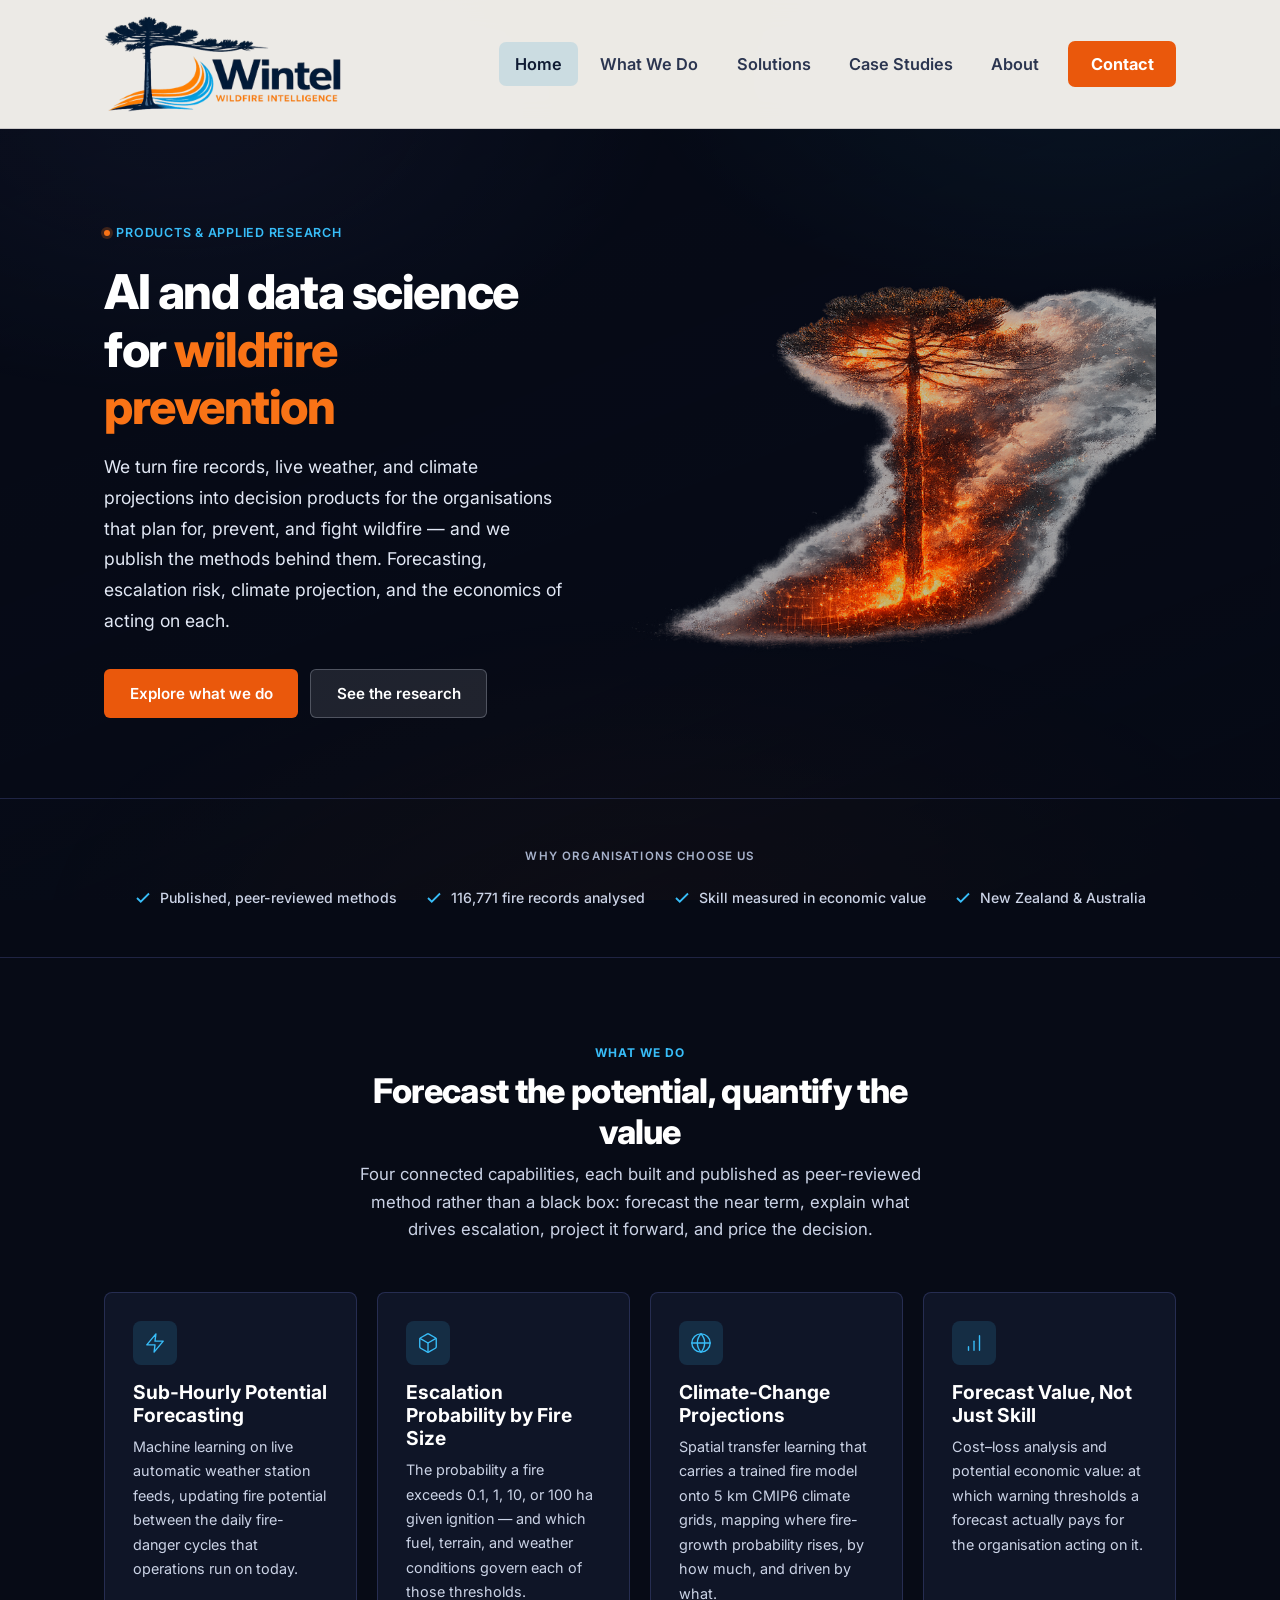
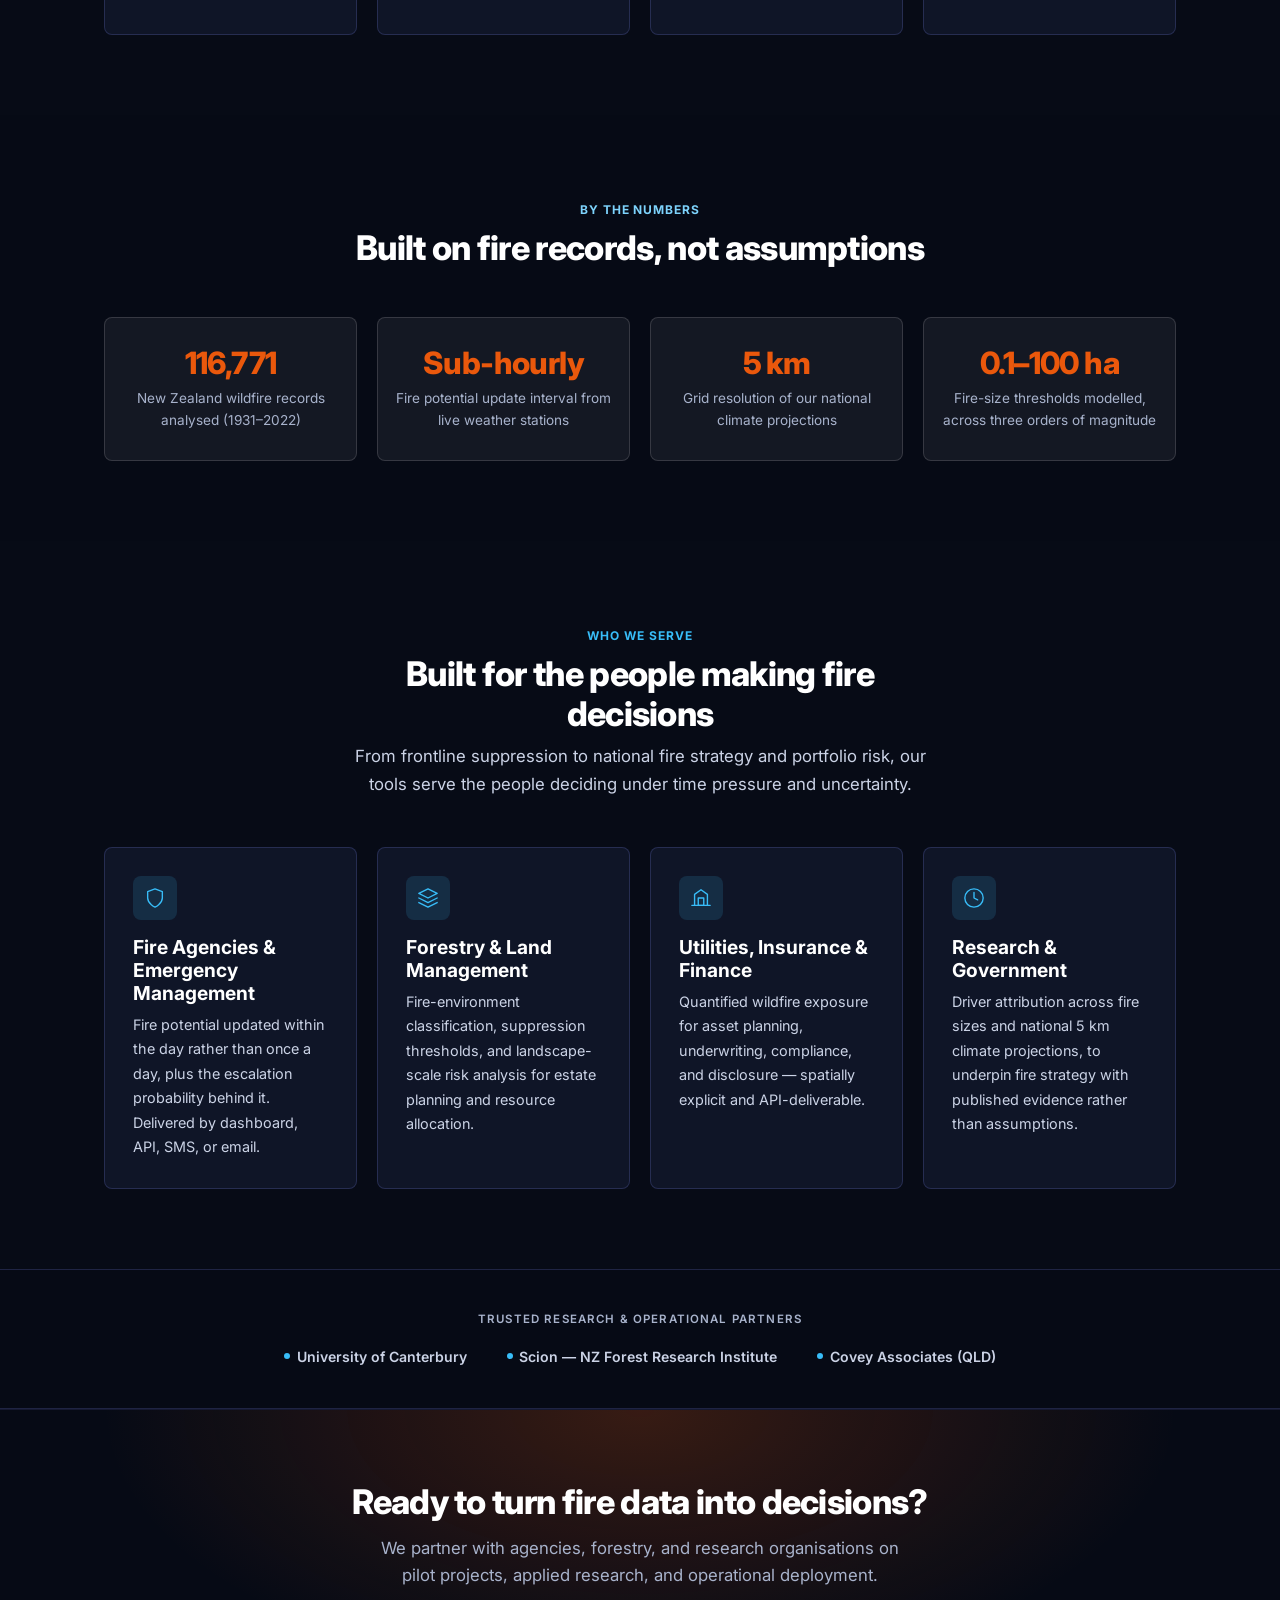
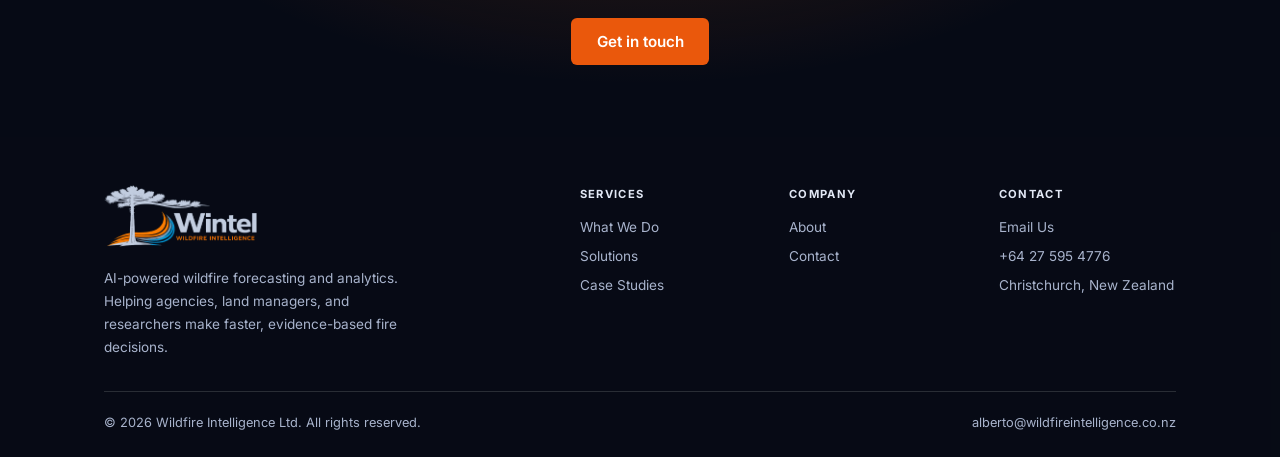
==== index.html @ 1c69aef7 "Initial commit: Wildfire Intelligence website" ====
<!DOCTYPE html>
<html lang="en">
<head>
    <meta charset="UTF-8">
    <meta name="viewport" content="width=device-width, initial-scale=1.0">
    <title>Wildfire Intelligence — AI &amp; Data Science for Wildfire Prevention</title>
    <meta name="description" content="AI and data science for wildfire prevention: decision products and applied research covering fire-potential forecasting, escalation risk, 5 km climate projection, and the economics of acting on a forecast.">
    <meta name="keywords" content="wildfire prevention, wildfire AI, fire data science, wildfire potential forecasting, fire escalation probability, wildfire climate projection, forecast economic value, cost-loss, New Zealand wildfire, Australia wildfire">

    <meta property="og:type" content="website">
    <meta property="og:title" content="Wildfire Intelligence — AI &amp; Data Science for Wildfire Prevention">
    <meta property="og:description" content="Decision products and applied research for wildfire prevention: fire-potential forecasting, escalation risk, climate projection, and the economics of acting on a forecast.">
    <meta property="og:url" content="https://www.wildfireintelligence.co.nz/">
    <meta property="og:site_name" content="Wildfire Intelligence">

    <link rel="canonical" href="https://www.wildfireintelligence.co.nz/">
    <link rel="icon" href="img/favicon-32.png?v=20260804-1512" sizes="32x32" type="image/png">
    <link rel="apple-touch-icon" href="img/favicon-180.png?v=20260804-1512">
    <link rel="preconnect" href="https://fonts.googleapis.com">
    <link rel="preconnect" href="https://fonts.gstatic.com" crossorigin>
    <link rel="stylesheet" href="https://fonts.googleapis.com/css2?family=Inter:wght@400;500;600;700;800&display=swap">
    <link rel="stylesheet" href="css/style.css?v=20260804-1512">

    <script type="application/ld+json">
    {
        "@context": "https://schema.org",
        "@type": "Organization",
        "name": "Wildfire Intelligence",
        "alternateName": "Wintel",
        "url": "https://www.wildfireintelligence.co.nz",
        "logo": "https://www.wildfireintelligence.co.nz/img/logo-lockup.png",
        "description": "AI and data science for wildfire prevention: decision products and applied research spanning fire-potential forecasting, fire-escalation probability, climate-change projection of fire growth, and forecast-value analysis.",
        "address": {
            "@type": "PostalAddress",
            "addressLocality": "Christchurch",
            "addressCountry": "NZ"
        },
        "contactPoint": {
            "@type": "ContactPoint",
            "email": "alberto@wildfireintelligence.co.nz",
            "telephone": "+64-27-595-4776",
            "contactType": "sales"
        },
        "areaServed": ["New Zealand", "Australia", "Latin America"]
    }
    </script>
</head>
<body>

<a href="#main" class="skip-link">Skip to main content</a>

<!-- ===== HEADER ===== -->
<header class="site-header">
    <nav class="container nav-inner" aria-label="Main navigation">
        <a href="index.html" class="logo" aria-label="Wintel - Wildfire Intelligence home">
            <img class="logo-lockup" src="img/logo-lockup.png?v=20260804-1512" alt="Wintel - Wildfire Intelligence" width="1265" height="512">
        </a>
        <button class="mobile-toggle" aria-label="Toggle menu" aria-expanded="false">
            <svg viewBox="0 0 24 24"><line x1="3" y1="6" x2="21" y2="6"/><line x1="3" y1="12" x2="21" y2="12"/><line x1="3" y1="18" x2="21" y2="18"/></svg>
        </button>
        <ul class="nav-links">
            <li><a href="index.html" class="active">Home</a></li>
            <li><a href="what-we-do.html">What We Do</a></li>
            <li><a href="solutions.html">Solutions</a></li>
            <li><a href="case-studies.html">Case Studies</a></li>
            <li><a href="about.html">About</a></li>
            <li class="nav-cta"><a href="contact.html">Contact</a></li>
        </ul>
    </nav>
</header>

<main id="main">

    <!-- ===== HERO ===== -->
    <section class="hero">
        <div class="container">
            <div class="hero-grid">
                <div class="hero-content">
                    <div class="hero-badge">
                        <span class="hero-badge-dot"></span>
                        Products &amp; Applied Research
                    </div>
                    <h1>AI and data science for <span class="highlight-accent">wildfire prevention</span></h1>
                    <p class="hero-subtitle">We turn fire records, live weather, and climate projections into decision products for the organisations that plan for, prevent, and fight wildfire &mdash; and we publish the methods behind them. Forecasting, escalation risk, climate projection, and the economics of acting on each.</p>
                    <div class="hero-buttons">
                        <a href="what-we-do.html" class="btn btn-primary">Explore what we do</a>
                        <a href="case-studies.html" class="btn btn-secondary">See the research</a>
                    </div>
                </div>
                <div class="hero-visual">
                    <img class="hero-image" src="img/hero-ember-tree.png?v=20260804-1512" alt="An araucaria burning from within, drawn in embers and smoke" width="800" height="562">
                </div>
            </div>
        </div>
    </section>

    <!-- ===== TRUST BAR ===== -->
    <section class="trust-bar">
        <div class="container trust-bar-inner">
            <div class="trust-bar-label">Why Organisations Choose Us</div>
            <div class="trust-items">
                <div class="trust-item">
                    <svg viewBox="0 0 24 24"><polyline points="20 6 9 17 4 12"/></svg>
                    Published, peer-reviewed methods
                </div>
                <div class="trust-item">
                    <svg viewBox="0 0 24 24"><polyline points="20 6 9 17 4 12"/></svg>
                    116,771 fire records analysed
                </div>
                <div class="trust-item">
                    <svg viewBox="0 0 24 24"><polyline points="20 6 9 17 4 12"/></svg>
                    Skill measured in economic value
                </div>
                <div class="trust-item">
                    <svg viewBox="0 0 24 24"><polyline points="20 6 9 17 4 12"/></svg>
                    New Zealand &amp; Australia
                </div>
            </div>
        </div>
    </section>

    <!-- ===== WHAT WE DO PREVIEW ===== -->
    <section class="section">
        <div class="container">
            <div class="section-header">
                <span class="section-label">What We Do</span>
                <h2>Forecast the potential, quantify the value</h2>
                <p>Four connected capabilities, each built and published as peer-reviewed method rather than a black box: forecast the near term, explain what drives escalation, project it forward, and price the decision.</p>
            </div>
            <div class="services-grid">
                <div class="service-card">
                    <div class="service-card-icon">
                        <svg viewBox="0 0 24 24"><path d="M13 2L3 14h9l-1 8 10-12h-9l1-8z"/></svg>
                    </div>
                    <h3>Sub-Hourly Potential Forecasting</h3>
                    <p>Machine learning on live automatic weather station feeds, updating fire potential between the daily fire-danger cycles that operations run on today.</p>
                </div>
                <div class="service-card">
                    <div class="service-card-icon">
                        <svg viewBox="0 0 24 24"><path d="M21 16V8a2 2 0 0 0-1-1.73l-7-4a2 2 0 0 0-2 0l-7 4A2 2 0 0 0 3 8v8a2 2 0 0 0 1 1.73l7 4a2 2 0 0 0 2 0l7-4A2 2 0 0 0 21 16z"/><polyline points="3.27 6.96 12 12.01 20.73 6.96"/><line x1="12" y1="22.08" x2="12" y2="12"/></svg>
                    </div>
                    <h3>Escalation Probability by Fire Size</h3>
                    <p>The probability a fire exceeds 0.1, 1, 10, or 100 ha given ignition &mdash; and which fuel, terrain, and weather conditions govern each of those thresholds.</p>
                </div>
                <div class="service-card">
                    <div class="service-card-icon">
                        <svg viewBox="0 0 24 24"><circle cx="12" cy="12" r="10"/><path d="M2 12h20"/><path d="M12 2a15.3 15.3 0 0 1 4 10 15.3 15.3 0 0 1-4 10 15.3 15.3 0 0 1-4-10 15.3 15.3 0 0 1 4-10z"/></svg>
                    </div>
                    <h3>Climate-Change Projections</h3>
                    <p>Spatial transfer learning that carries a trained fire model onto 5 km CMIP6 climate grids, mapping where fire-growth probability rises, by how much, and driven by what.</p>
                </div>
                <div class="service-card">
                    <div class="service-card-icon">
                        <svg viewBox="0 0 24 24"><line x1="12" y1="20" x2="12" y2="10"/><line x1="18" y1="20" x2="18" y2="4"/><line x1="6" y1="20" x2="6" y2="16"/></svg>
                    </div>
                    <h3>Forecast Value, Not Just Skill</h3>
                    <p>Cost&ndash;loss analysis and potential economic value: at which warning thresholds a forecast actually pays for the organisation acting on it.</p>
                </div>
            </div>
        </div>
    </section>

    <!-- ===== STATS ===== -->
    <section class="section section-dark">
        <div class="container">
            <div class="section-header">
                <span class="section-label">By the Numbers</span>
                <h2>Built on fire records, not assumptions</h2>
            </div>
            <div class="stats">
                <div class="stat">
                    <div class="stat-number">116,771</div>
                    <div class="stat-label">New Zealand wildfire records analysed (1931&ndash;2022)</div>
                </div>
                <div class="stat">
                    <div class="stat-number">Sub-hourly</div>
                    <div class="stat-label">Fire potential update interval from live weather stations</div>
                </div>
                <div class="stat">
                    <div class="stat-number">5 km</div>
                    <div class="stat-label">Grid resolution of our national climate projections</div>
                </div>
                <div class="stat">
                    <div class="stat-number">0.1&ndash;100 ha</div>
                    <div class="stat-label">Fire-size thresholds modelled, across three orders of magnitude</div>
                </div>
            </div>
        </div>
    </section>

    <!-- ===== WHO WE SERVE ===== -->
    <section class="section">
        <div class="container">
            <div class="section-header">
                <span class="section-label">Who We Serve</span>
                <h2>Built for the people making fire decisions</h2>
                <p>From frontline suppression to national fire strategy and portfolio risk, our tools serve the people deciding under time pressure and uncertainty.</p>
            </div>
            <div class="services-grid">
                <div class="service-card">
                    <div class="service-card-icon"><svg viewBox="0 0 24 24"><path d="M12 22s8-4 8-10V5l-8-3-8 3v7c0 6 8 10 8 10z"/></svg></div>
                    <h3>Fire Agencies &amp; Emergency Management</h3>
                    <p>Fire potential updated within the day rather than once a day, plus the escalation probability behind it. Delivered by dashboard, API, SMS, or email.</p>
                </div>
                <div class="service-card">
                    <div class="service-card-icon"><svg viewBox="0 0 24 24"><path d="M12 2L2 7l10 5 10-5-10-5z"/><path d="M2 17l10 5 10-5"/><path d="M2 12l10 5 10-5"/></svg></div>
                    <h3>Forestry &amp; Land Management</h3>
                    <p>Fire-environment classification, suppression thresholds, and landscape-scale risk analysis for estate planning and resource allocation.</p>
                </div>
                <div class="service-card">
                    <div class="service-card-icon"><svg viewBox="0 0 24 24"><path d="M2 20h20"/><path d="M5 20V8l7-5 7 5v12"/><rect x="9" y="12" width="6" height="8"/></svg></div>
                    <h3>Utilities, Insurance &amp; Finance</h3>
                    <p>Quantified wildfire exposure for asset planning, underwriting, compliance, and disclosure &mdash; spatially explicit and API-deliverable.</p>
                </div>
                <div class="service-card">
                    <div class="service-card-icon"><svg viewBox="0 0 24 24"><circle cx="12" cy="12" r="10"/><path d="M12 6v6l4 2"/></svg></div>
                    <h3>Research &amp; Government</h3>
                    <p>Driver attribution across fire sizes and national 5 km climate projections, to underpin fire strategy with published evidence rather than assumptions.</p>
                </div>
            </div>
        </div>
    </section>

    <!-- ===== PARTNERS ===== -->
    <section class="partners">
        <div class="container partners-inner">
            <div class="partners-label">Trusted Research &amp; Operational Partners</div>
            <div class="partners-grid">
                <div class="partner"><span class="partner-dot"></span>University of Canterbury</div>
                <div class="partner"><span class="partner-dot"></span>Scion &mdash; NZ Forest Research Institute</div>
                <div class="partner"><span class="partner-dot"></span>Covey Associates (QLD)</div>
            </div>
        </div>
    </section>

    <!-- ===== CTA ===== -->
    <section class="cta-banner">
        <div class="container">
            <h2>Ready to turn fire data into decisions?</h2>
            <p>We partner with agencies, forestry, and research organisations on pilot projects, applied research, and operational deployment.</p>
            <a href="contact.html" class="btn btn-primary">Get in touch</a>
        </div>
    </section>

</main>

<!-- ===== FOOTER ===== -->
<footer class="site-footer">
    <div class="container">
        <div class="footer-inner">
            <div class="footer-brand">
                <a href="index.html" class="logo" aria-label="Wintel - Wildfire Intelligence home">
                    <img class="logo-lockup" src="img/logo-lockup-reverse.png?v=20260804-1512" alt="Wintel - Wildfire Intelligence" width="1265" height="512">
                </a>
                <p>AI-powered wildfire forecasting and analytics. Helping agencies, land managers, and researchers make faster, evidence-based fire decisions.</p>
            </div>
            <div>
                <div class="footer-heading">Services</div>
                <ul class="footer-links">
                    <li><a href="what-we-do.html">What We Do</a></li>
                    <li><a href="solutions.html">Solutions</a></li>
                    <li><a href="case-studies.html">Case Studies</a></li>
                </ul>
            </div>
            <div>
                <div class="footer-heading">Company</div>
                <ul class="footer-links">
                    <li><a href="about.html">About</a></li>
                    <li><a href="contact.html">Contact</a></li>
                </ul>
            </div>
            <div>
                <div class="footer-heading">Contact</div>
                <ul class="footer-links">
                    <li><a href="mailto:alberto@wildfireintelligence.co.nz">Email Us</a></li>
                    <li><a href="tel:+64275954776">+64 27 595 4776</a></li>
                    <li>Christchurch, New Zealand</li>
                </ul>
            </div>
        </div>
        <div class="footer-bottom">
            <span>&copy; 2026 Wildfire Intelligence Ltd. All rights reserved.</span>
            <a href="mailto:alberto@wildfireintelligence.co.nz">alberto@wildfireintelligence.co.nz</a>
        </div>
    </div>
</footer>

<script src="js/main.js?v=20260804-1512" defer></script>
</body>
</html>
---- css/style.css ----
/* ============================================================
   WILDFIRE INTELLIGENCE — Design System
   Indigo-navy dark: navy surfaces, cool ash type, sky data, fire action.

   HOW THIS FILE IS ORGANISED
   1. PALETTE        raw hues. Never referenced by components directly.
   2. TOKENS         semantic roles (--bg-*, --text-*, --tint-*, --on-band-*).
                     Components reference ONLY these — so re-theming the whole
                     site means editing this block and nothing else.
   3. RETIRED THEMES previous token sets, kept commented for a one-paste restore.
   4. COMPONENTS

   COLOUR DISCIPLINE, in order of loudness:
     action (fire orange) — CTAs, stat numbers, hero-badge dot, CTA band,
                            hot end of any scale. Nothing else, ever.
     data (sky)           — links, section labels, icons, check marks,
                            citation links, the cool end of any scale.
     structure (periwinkle) — hairlines, tinted panels, partner glyphs.
   In this theme sky carries both the "link" and "verify" roles; the tokens
   stay separate so a future theme can split them again (the plum theme did,
   with violet for structure and cyan for verification).

   BANDS: .section-dark, .cta-banner and .site-footer are darker slabs that
   punctuate the page — its rhythm. Their contents use --on-band-* tokens, so
   anything nested inside a band must use those rather than --text-*.

   Pure static HTML/CSS/JS — no build step, no framework.
   ============================================================ */

/* ---------- 1. PALETTE ---------- */
:root {
    /* Fire */
    --fire-700: #9a3412; --fire-600: #ea580c; --fire-500: #f97316;
    --fire-400: #fb923c; --fire-300: #fdba74; --ember-200: #fed7aa;
    /* Sky — data */
    --sky-700: #0369a1; --sky-600: #0284c7; --sky-500: #0ea5e9;
    --sky-400: #38bdf8; --sky-300: #7dd3fc; --sky-200: #bae6fd;
    /* Periwinkle — structure */
    --iris-600: #4f46e5; --iris-500: #6366f1; --iris-400: #818cf8;
    --iris-300: #a5b4fc;
    /* Indigo-navy surfaces */
    --navy-950: #070b16; --navy-900: #0b1020; --navy-850: #131a2e;
    --navy-800: #1c2540; --navy-700: #2a3556;
    /* Cool ash neutrals */
    --ash-600: #4b5675; --ash-500: #6b7796; --ash-400: #a8b3cc;
    --ash-300: #cbd3e6; --ash-200: #e2e8f5; --ash-100: #f1f4fb;

    --white: #ffffff;

    --font-sans: 'Inter', system-ui, -apple-system, sans-serif;
    --radius: 8px;
    --radius-lg: 12px;
    --max-width: 1120px;
}

/* ---------- 2. TOKENS (indigo-navy dark) ---------- */
:root {
    /* backgrounds */
    --bg-page:        var(--navy-950);
    /* Light header bar. This is also what lets the logo keep its ORIGINAL
       colours on a transparent background — its type is near-black navy and
       needs a light surface behind it, so header colours are their own tokens. */
    --bg-header:      rgba(244,242,237,.97);
    --header-line:    rgba(26,19,48,.16);
    --header-text:    #2b3550;
    --header-strong:  #0f1b33;
    --header-tint:    rgba(2,132,199,.14);
    --bg-hero:        rgba(7,11,22,.42);
    --bg-page-header: rgba(7,11,22,.55);
    --bg-alt:         rgba(19,26,46,.52);
    --bg-rail:        rgba(7,11,22,.46);
    --surface:        rgba(19,26,46,.74);
    --surface-2:      rgba(11,16,32,.62);
    --field-bg:       rgba(7,11,22,.6);
    --field-line:     rgba(168,179,204,.26);
    --mobile-nav-bg:  rgba(7,11,22,.97);

    /* glow fields behind everything */
    --glow-cool: rgba(56,189,248,.15);
    --glow-mid:  rgba(129,140,248,.18);
    --glow-warm: rgba(234,88,12,.14);
    --veil: linear-gradient(158deg, rgba(7,11,22,.56), rgba(11,16,32,.30) 46%, rgba(7,11,22,.74));

    /* lines and shadows — on dark, hairlines do the work elevation does on light */
    --line:        rgba(129,140,248,.20);
    --line-soft:   rgba(129,140,248,.12);
    --shadow-rest: none;
    --shadow-card: 0 12px 30px rgba(0,0,0,.32);
    --logo-plate:  rgba(247,245,240,.97);  /* light plate behind the full-colour lockup */

    /* type */
    --heading:          var(--white);
    --text-body:        var(--ash-300);
    --text-strong:      var(--ash-100);
    --text-lead:        var(--ash-200);
    --text-muted:       var(--ash-400);
    --text-faint:       var(--ash-500);
    --text-placeholder: var(--ash-600);

    /* accents */
    --action:       var(--fire-600);
    --action-hover: #c2410c;
    --action-hot:   var(--fire-500);
    --link:         var(--sky-400);
    --link-hover:   var(--sky-200);
    --label:        var(--sky-400);
    --icon:         var(--sky-400);
    --icon-strong:  var(--sky-300);
    --verify:       var(--sky-400);
    --verify-text:  var(--sky-400);
    --badge-text:   var(--sky-200);
    /* --logo-sub / --logo-glow are only needed if the header ever reverts to
       "emblem image + live text"; the full-lockup version uses --logo-plate. */

    /* tints */
    --tint-nav:          rgba(56,189,248,.16);
    --tint-icon:         rgba(56,189,248,.14);
    --tint-badge:        rgba(56,189,248,.18);
    --tint-panel:        rgba(99,102,241,.12);
    --tint-panel-hover:  rgba(99,102,241,.18);
    --tint-case-head:    rgba(99,102,241,.09);
    --tint-visual:       rgba(99,102,241,.20);
    --tint-ring:         rgba(56,189,248,.18);
    --border-hover:      rgba(56,189,248,.45);

    /* secondary button */
    --btn2-bg:       rgba(255,255,255,.1);
    --btn2-bg-hover: rgba(56,189,248,.16);
    --btn2-text:     var(--white);
    --btn2-line:     rgba(203,211,230,.28);

    /* darker bands that punctuate the page */
    --band-bg:         rgba(7,11,22,.6);
    --cta-bg:          rgba(7,11,22,.7);
    --footer-bg:       rgba(7,11,22,.86);
    --band-inset:      rgba(255,255,255,.06);
    --band-line:       rgba(255,255,255,.14);
    --on-band-heading: var(--white);
    --on-band-text:    var(--ash-200);
    --on-band-muted:   var(--ash-400);
    --on-band-label:   var(--sky-300);
    --on-band-badge:   rgba(56,189,248,.18);
}

/* ---------- 3. RETIRED THEMES (one-paste restore) ----------------------------
   Each set replaces the token block above. The component section never needs
   editing. js/main.js carries a matching mesh ramp per theme — set its `THEME`
   constant to 'navy' (active), 'plum' or 'bone'. That is not cosmetic: a ramp
   tuned for a dark page goes invisible on paper, so the bone ramp inverts which
   end of the scale carries the ink and raises the alpha floor.

   --- A. BONE LIGHT (paper, ink-violet type, dark plum bands; THEME='bone') ---
   Palette additions needed: --ink-900:#1a1330; --ink-800:#332b4a; --ink-600:#5c5375;
   --ink-400:#8a819e; --bone:#f7f5f0; plus the violet/cyan/plum ramps from B.
    --bg-page: var(--bone);                --bg-header: rgba(247,245,240,.92);
    --bg-hero: transparent;                --bg-page-header: rgba(255,255,255,.55);
    --bg-alt: rgba(255,255,255,.62);       --bg-rail: rgba(255,255,255,.55);
    --surface: rgba(255,255,255,.92);      --surface-2: rgba(255,255,255,.76);
    --field-bg: var(--white);              --field-line: rgba(26,19,48,.22);
    --mobile-nav-bg: rgba(247,245,240,.98);
    --glow-cool: rgba(8,145,178,.10);      --glow-mid: rgba(124,58,237,.11);
    --glow-warm: rgba(234,88,12,.10);
    --veil: linear-gradient(158deg, rgba(247,245,240,.5), rgba(255,255,255,.2) 46%, rgba(241,239,233,.6));
    --line: rgba(76,29,149,.16);           --line-soft: rgba(76,29,149,.09);
    --shadow-rest: 0 1px 2px rgba(45,25,80,.07);
    --shadow-card: 0 10px 24px rgba(45,25,80,.13);
    --logo-glow: drop-shadow(0 2px 8px rgba(120,40,10,.22));
    --heading: #1a1330;   --text-body: #332b4a;   --text-strong: #1a1330;
    --text-lead: #332b4a; --text-muted: #5c5375;  --text-faint: #8a819e;
    --text-placeholder: #8a819e;
    --action-hot: var(--fire-600);         --link: #7c3aed;  --link-hover: #5b21b6;
    --label: #7c3aed;  --icon: #7c3aed;    --icon-strong: #7c3aed;
    --verify: #0891b2; --verify-text: #0e7490; --badge-text: #5b21b6;
    --logo-sub: #c2410c;
    --tint-nav: rgba(124,58,237,.12);      --tint-icon: rgba(124,58,237,.14);
    --tint-badge: rgba(124,58,237,.12);    --tint-panel: rgba(124,58,237,.09);
    --tint-panel-hover: rgba(124,58,237,.14); --tint-case-head: rgba(124,58,237,.07);
    --tint-visual: rgba(124,58,237,.20);   --tint-ring: rgba(124,58,237,.18);
    --border-hover: rgba(124,58,237,.42);
    --btn2-bg: var(--white); --btn2-bg-hover: #f1efe9;
    --btn2-text: #1a1330;   --btn2-line: rgba(26,19,48,.2);
    --band-bg: #140d24; --cta-bg: #140d24; --footer-bg: #140d24;
   Also: the footer logo needs its own warm glow, since the page-level
   --logo-glow is a dark shadow that vanishes on the band.

   --- B. PLUM-VIOLET DARK (violet structure, cyan verification; THEME='plum') ---
   Palette additions needed: --violet-800:#5b21b6 --violet-700:#6d28d9
   --violet-600:#7c3aed --violet-500:#8b5cf6 --violet-400:#a78bfa
   --violet-300:#c4b5fd --violet-200:#ddd6fe --cyan-700:#0e7490 --cyan-600:#0891b2
   --cyan-400:#22d3ee --cyan-300:#67e8f9 --cyan-200:#a5f3fc --plum-950:#0d0918
   --plum-900:#140d24 --plum-850:#1d1436 --plum-800:#291c4a, and violet-tinted ash
   (#5b5175 #7d7296 #b6acce #d8d1e8 #ece6f7 #f6f3fb).
    --bg-page: var(--plum-950);            --bg-header: rgba(13,9,24,.9);
    --bg-hero: rgba(13,9,24,.42);          --bg-page-header: rgba(13,9,24,.55);
    --bg-alt: rgba(29,20,54,.52);          --bg-rail: rgba(13,9,24,.46);
    --surface: rgba(29,20,54,.74);         --surface-2: rgba(20,13,36,.62);
    --field-bg: rgba(13,9,24,.6);          --field-line: rgba(182,172,206,.26);
    --mobile-nav-bg: rgba(13,9,24,.97);
    --glow-cool: rgba(34,211,238,.15);     --glow-mid: rgba(167,139,250,.24);
    --glow-warm: rgba(234,88,12,.16);
    --veil: linear-gradient(158deg, rgba(13,9,24,.56), rgba(20,13,36,.30) 46%, rgba(13,9,24,.74));
    --line: rgba(167,139,250,.24);         --line-soft: rgba(167,139,250,.14);
    --shadow-card: 0 12px 30px rgba(0,0,0,.34);
    --logo-glow: drop-shadow(0 2px 12px rgba(249,115,22,.4));
    --link: #a78bfa;  --link-hover: #ddd6fe;  --label: #a78bfa;
    --icon: #a78bfa;  --icon-strong: #c4b5fd;
    --verify: #22d3ee; --verify-text: #22d3ee; --badge-text: #ddd6fe;
    --tint-nav: rgba(167,139,250,.18);     --tint-icon: rgba(139,92,246,.18);
    --tint-badge: rgba(139,92,246,.22);    --tint-panel: rgba(124,58,237,.16);
    --tint-panel-hover: rgba(124,58,237,.22); --tint-case-head: rgba(124,58,237,.14);
    --tint-visual: rgba(139,92,246,.26);   --tint-ring: rgba(139,92,246,.22);
    --border-hover: rgba(167,139,250,.5);
    --btn2-bg-hover: rgba(167,139,250,.18); --btn2-line: rgba(216,209,232,.28);
    --band-bg: rgba(13,9,24,.62);          --cta-bg: rgba(13,9,24,.72);
    --footer-bg: rgba(13,9,24,.88);        --on-band-label: #67e8f9;
    --on-band-badge: rgba(34,211,238,.18);

   A dual auto light/dark build also worked: wrap the bone set in
   @media (prefers-color-scheme: light) and pick the JS ramp from matchMedia.
   ------------------------------------------------------------------------- */

/* ---------- 4. COMPONENTS ---------- */
*, *::before, *::after { box-sizing: border-box; margin: 0; padding: 0; }
html { font-size: 16px; scroll-behavior: smooth; }
body {
    font-family: var(--font-sans); color: var(--text-body);
    line-height: 1.65; background: var(--bg-page);
    -webkit-font-smoothing: antialiased;
    min-height: 100vh;
    position: relative;
    isolation: isolate;
}

/* Backdrop — two cool fields plus one restrained ember glow, in place of
   Cloudbreak's background photo. To use a photo later, add to body::before:
       background-image: url("../img/bg.jpg");
       background-size: cover; background-position: center;
   and drop the opacity to ~.22.                                          */
body::before {
    content: "";
    position: fixed; inset: 0; z-index: 0; pointer-events: none;
    background:
        radial-gradient(ellipse 56% 46% at 84% 6%,   var(--glow-cool), transparent 62%),
        radial-gradient(ellipse 60% 50% at 14% 12%,  var(--glow-mid),  transparent 64%),
        radial-gradient(ellipse 74% 54% at 52% 104%, var(--glow-warm), transparent 66%);
}
body::after {
    content: "";
    position: fixed; inset: 0; z-index: 0; pointer-events: none;
    background: var(--veil);
}
body > * { position: relative; z-index: 1; }

img { max-width: 100%; height: auto; display: block; }
a { color: var(--link); text-decoration: none; transition: color .15s; }
a:hover { color: var(--link-hover); }

h1, h2, h3, h4 { color: var(--heading); line-height: 1.2; font-weight: 800; }
h1 { font-size: clamp(2rem, 4.5vw, 3rem); letter-spacing: -.03em; }
h2 { font-size: clamp(1.5rem, 3.5vw, 2.125rem); letter-spacing: -.02em; }
h3 { font-size: 1.2rem; font-weight: 700; }
h4 { font-size: 1.05rem; font-weight: 700; }

.container { max-width: var(--max-width); margin: 0 auto; padding: 0 1.5rem; }

/* Skip link */
.skip-link {
    position: absolute; top: -100%; left: 1rem;
    background: var(--action); color: var(--white);
    padding: .5rem 1rem; border-radius: var(--radius); z-index: 1000; font-weight: 600;
}
.skip-link:focus { top: 1rem; color: var(--white); }

/* ===== HEADER ===== */
.site-header {
    position: sticky; top: 0; z-index: 100;
    background: var(--bg-header); border-bottom: 1px solid var(--header-line);
    backdrop-filter: blur(14px);
    -webkit-backdrop-filter: blur(14px);
}
.nav-inner {
    display: flex; align-items: center;
    justify-content: space-between; height: 128px;
}

/* ---- LOGO ----------------------------------------------------------------
   The complete artwork lockup (emblem + "Wintel" + tagline) in its ORIGINAL
   colours, on a fully transparent background — no plate, no live text, no
   recolouring.
   KNOWN TRADE-OFF: the lockup's type and tree are near-black navy
   (rgb 0,26,57) against a #070b16 page — about 1.1:1 contrast, so they read
   very faintly. Only the orange and cyan elements carry. The fixes, in order
   of fidelity to the artwork: (1) switch the page to the bone light theme
   (part 3 of this file) so the original colours work natively; (2) use
   img/logo-mark.png, the knockout emblem, and accept recoloured ink;
   (3) put the plate back (--logo-plate is still defined for that).
   ------------------------------------------------------------------------ */
.logo {
    display: inline-flex; align-items: center;
    flex-shrink: 0; color: var(--heading);
    background: none; padding: 0; border: none; box-shadow: none;
}
.logo:hover { color: var(--heading); }
/* 1265x512 artwork (2.47:1) — height drives horizontal cost: 96px tall is ~237px
   wide. The header keeps the ORIGINAL colours (light bar behind it); the footer
   swaps in logo-lockup-reverse.png because it sits on a dark band. */
.logo-lockup { height: 96px; width: auto; display: block; }
.footer-brand .logo-lockup { height: 62px; }

.nav-links { display: flex; align-items: center; gap: .4rem; list-style: none; }
.nav-links a {
    display: block; padding: .55rem 1rem;
    color: var(--header-text); font-weight: 600; font-size: 1.02rem;
    border-radius: 7px; transition: color .15s, background .15s;
}
.nav-links a:hover, .nav-links a.active { color: var(--header-strong); background: var(--header-tint); }
.nav-cta { margin-left: .4rem; }
.nav-cta a {
    background: var(--action) !important; color: var(--white) !important;
    padding: .58rem 1.4rem !important; border-radius: 7px !important; font-weight: 700 !important;
    transition: background .15s !important;
}
.nav-cta a:hover { background: var(--action-hover) !important; }

.mobile-toggle {
    display: none; background: none; border: none;
    cursor: pointer; padding: .5rem; color: var(--header-text);
}
.mobile-toggle svg { width: 22px; height: 22px; stroke: currentColor; fill: none; stroke-width: 2; stroke-linecap: round; }

/* ===== BUTTONS ===== */
.btn {
    display: inline-flex; align-items: center; gap: .5rem;
    padding: .7rem 1.6rem; font-size: .95rem; font-weight: 600;
    border-radius: 6px; border: none; cursor: pointer;
    transition: background .15s, transform .15s, border-color .15s, color .15s;
    text-decoration: none;
}
.btn-primary { background: var(--action); color: var(--white); }
.btn-primary:hover { background: var(--action-hover); color: var(--white); transform: translateY(-1px); }
.btn-secondary { background: var(--btn2-bg); color: var(--btn2-text); border: 1.5px solid var(--btn2-line); }
.btn-secondary:hover { background: var(--btn2-bg-hover); color: var(--btn2-text); border-color: var(--border-hover); }
.btn-outline { background: var(--btn2-bg); color: var(--link); border: 1.5px solid var(--line); }
.btn-outline:hover { background: var(--tint-nav); border-color: var(--border-hover); color: var(--link-hover); }
.btn-ghost { background: transparent; color: var(--link); padding: .4rem 0; font-size: .9rem; }
.btn-ghost:hover { color: var(--action); }
.btn-ghost svg { width: 14px; height: 14px; transition: transform .15s; }
.btn-ghost:hover svg { transform: translateX(3px); }

/* ===== HERO ===== */
.hero {
    padding: 5.5rem 0 5rem;
    background: var(--bg-hero); color: var(--heading);
    position: relative; overflow: hidden;
}
.hero-grid {
    display: grid; grid-template-columns: 1.12fr 1.38fr;
    gap: 2.5rem; align-items: center;
}
.hero-content { position: relative; z-index: 1; }
.hero-badge {
    display: inline-flex; align-items: center; gap: .4rem;
    color: var(--label); font-size: .78rem; font-weight: 600;
    text-transform: uppercase; letter-spacing: .06em;
    margin-bottom: 1.25rem;
}
.hero-badge-dot {
    width: 6px; height: 6px; background: var(--action-hot);
    border-radius: 50%; box-shadow: 0 0 0 3px rgba(249,115,22,.22);
}
.hero h1 { color: var(--heading); margin-bottom: 1rem; }
.hero h1 .highlight { color: var(--verify-text); }
.hero h1 .highlight-accent { color: var(--action-hot); }
.hero-subtitle {
    font-size: 1.1rem; color: var(--text-lead);
    line-height: 1.75; margin-bottom: 2rem; max-width: 520px;
}
.hero-buttons { display: flex; gap: .75rem; flex-wrap: wrap; }

/* Hero visual — animated topographic risk mesh (canvas).
   Height maps to colour, violet/steel → cyan → amber → fire red.
   The ramp is theme-aware and lives in js/main.js. */
.hero-visual {
    display: flex; justify-content: center; align-items: center;
    position: relative;
}
.hero-graphic {
    width: 100%; aspect-ratio: 16 / 9; position: relative;
    -webkit-mask-image: radial-gradient(
        ellipse 56% 55% at 50% 50%,
        black 50%, rgba(0,0,0,.75) 64%, rgba(0,0,0,.35) 77%,
        rgba(0,0,0,.08) 88%, transparent 97%);
    mask-image: radial-gradient(
        ellipse 56% 55% at 50% 50%,
        black 50%, rgba(0,0,0,.75) 64%, rgba(0,0,0,.35) 77%,
        rgba(0,0,0,.08) 88%, transparent 97%);
}
.hero-canvas { display: block; width: 100%; height: 100%; }

/* Hero still image — the ember araucaria. Transparent PNG, so it reads directly
   against the page gradient with no plate or backdrop. Held at 93% and with its
   highlights rolled off in the asset itself, so it supports the headline rather
   than pulling the eye off it. */
.hero-image { width: 93%; height: auto; display: block; }

/* ===== SPLIT PAGE HEADER =====
   What We Do mirrors the homepage hero — copy left, visual right — except the
   visual is the animated risk-surface canvas rather than a still. The canvas
   keeps id="hero-field" because js/main.js binds to that id, and it sizes itself
   from its parent's box, so .hero-graphic must keep an aspect-ratio.
   There must be exactly one #hero-field in the site. */
.page-header-split { padding: 3.25rem 0 3rem; }
.page-header-split .hero-grid { align-items: center; }
.page-header-split .page-header-content { max-width: 560px; }

/* ===== SECTIONS ===== */
.section { padding: 5rem 0; background: transparent; }
.section-alt { background: var(--bg-alt); }
.section-dark { background: var(--band-bg); }
.section-header { text-align: center; max-width: 580px; margin: 0 auto 3rem; }
.section-header p { color: var(--text-body); font-size: 1.05rem; margin-top: .5rem; }
.section-label {
    display: inline-block; font-size: .75rem; font-weight: 700;
    text-transform: uppercase; letter-spacing: .08em;
    color: var(--label); margin-bottom: .5rem;
}
/* dark bands keep light-on-dark type in both themes */
.section-dark h2, .section-dark h3 { color: var(--on-band-heading); }
.section-dark .section-header p { color: var(--on-band-muted); }
.section-dark .section-label { color: var(--on-band-label); }

/* ===== SERVICE CARDS ===== */
.services-grid {
    display: grid; grid-template-columns: repeat(auto-fill, minmax(248px, 1fr)); gap: 1.25rem;
}
.service-card {
    background: var(--surface); border: 1px solid var(--line);
    border-radius: var(--radius); padding: 1.75rem; box-shadow: var(--shadow-rest);
    transition: border-color .2s, box-shadow .2s, transform .2s;
}
.service-card:hover {
    border-color: var(--border-hover);
    box-shadow: var(--shadow-card);
    transform: translateY(-2px);
}
.service-card-icon {
    width: 44px; height: 44px; background: var(--tint-icon);
    border-radius: var(--radius); display: flex;
    align-items: center; justify-content: center; margin-bottom: 1rem;
}
.service-card-icon svg {
    width: 22px; height: 22px; stroke: var(--icon);
    fill: none; stroke-width: 1.5; stroke-linecap: round; stroke-linejoin: round;
}
.service-card h3 { margin-bottom: .5rem; }
.service-card p { color: var(--text-body); font-size: .9rem; line-height: 1.7; }

/* ===== SERVICE BLOCKS (What We Do) ===== */
.service-block {
    display: grid; grid-template-columns: 1.15fr .85fr;
    gap: 3rem; align-items: center;
}
.service-block.reverse .service-content { order: 2; }
.service-block.reverse .service-visual { order: 1; }
.service-content h2 { margin-bottom: .75rem; }
.service-content > p { color: var(--text-body); line-height: 1.75; margin-bottom: 1.25rem; }
.service-features { list-style: none; margin-bottom: 1.5rem; }
.service-features li {
    display: flex; align-items: flex-start; gap: .6rem;
    font-size: .92rem; color: var(--text-body); padding: .35rem 0; line-height: 1.65;
}
.service-features li svg {
    width: 16px; height: 16px; stroke: var(--verify);
    fill: none; stroke-width: 2.4; flex-shrink: 0; margin-top: 4px;
}
.service-features strong { color: var(--text-strong); font-weight: 600; }
.service-visual {
    border: 1px solid var(--line); border-radius: var(--radius-lg);
    background:
        radial-gradient(circle at 50% 42%, var(--tint-visual), transparent 68%),
        var(--surface-2);
    min-height: 240px; display: flex; align-items: center; justify-content: center;
    padding: 2rem;
}
.service-visual-content { text-align: center; }
.service-visual-icon {
    width: 64px; height: 64px; margin: 0 auto 1rem;
    border-radius: 50%; background: var(--tint-icon);
    border: 1px solid var(--line);
    display: flex; align-items: center; justify-content: center;
}
.service-visual-icon svg {
    width: 30px; height: 30px; fill: none; stroke: var(--icon-strong);
    stroke-width: 1.6; stroke-linecap: round; stroke-linejoin: round;
}
.service-visual-label { font-size: .85rem; color: var(--text-muted); line-height: 1.7; }

/* ===== SOLUTION CARDS ===== */
.solutions-grid {
    display: grid; grid-template-columns: repeat(auto-fill, minmax(340px, 1fr)); gap: 1.5rem;
}
.solution-card {
    background: var(--surface); border: 1px solid var(--line);
    border-radius: var(--radius-lg); padding: 2rem; box-shadow: var(--shadow-rest);
    transition: border-color .2s, box-shadow .2s, transform .2s;
}
.solution-card:hover {
    border-color: var(--border-hover);
    box-shadow: var(--shadow-card);
    transform: translateY(-2px);
}
.solution-card-badge {
    display: inline-block; font-size: .7rem; font-weight: 700;
    text-transform: uppercase; letter-spacing: .06em;
    color: var(--badge-text); background: var(--tint-badge);
    padding: .2rem .6rem; border-radius: 4px; margin-bottom: .75rem;
}
.solution-card h3 { margin-bottom: .5rem; }
.solution-card p { color: var(--text-body); font-size: .9rem; line-height: 1.7; margin-bottom: .75rem; }
.solution-card ul { list-style: none; margin-bottom: 1rem; }
.solution-card ul li {
    display: flex; align-items: flex-start; gap: .5rem;
    font-size: .875rem; color: var(--text-body); padding: .25rem 0;
}
.solution-card ul li svg {
    width: 14px; height: 14px; stroke: var(--verify);
    fill: none; stroke-width: 2.4; flex-shrink: 0; margin-top: 4px;
}

/* ===== CASE STUDY CARDS (home preview) ===== */
.case-studies-grid {
    display: grid; grid-template-columns: repeat(auto-fill, minmax(280px, 1fr)); gap: 1.5rem;
}
.case-card {
    background: var(--surface); border: 1px solid var(--line);
    border-radius: var(--radius-lg); overflow: hidden; box-shadow: var(--shadow-rest);
    transition: border-color .2s, box-shadow .2s, transform .2s;
}
.case-card:hover {
    border-color: var(--border-hover);
    box-shadow: var(--shadow-card);
    transform: translateY(-2px);
}
.case-card-visual {
    height: 140px; display: flex; align-items: center;
    justify-content: center; position: relative;
}
.case-card-visual svg {
    width: 40px; height: 40px; stroke: var(--white);
    fill: none; stroke-width: 1.5; opacity: .9;
}
.case-card-visual .case-tag {
    position: absolute; top: .75rem; left: .75rem;
    font-size: .7rem; font-weight: 700; text-transform: uppercase;
    letter-spacing: .05em; color: var(--white);
    background: rgba(0,0,0,.3); padding: .2rem .6rem; border-radius: 4px;
}
/* category swatches — deliberately fixed hues, they carry white glyphs */
.case-visual-forecast  { background: #b91c1c; }
.case-visual-analytics { background: #1e3a8a; }
.case-visual-modelling { background: #4c1d95; }
.case-visual-impact    { background: var(--navy-800); }

/* ===== CASE STUDY ARTICLES ===== */
.case-study {
    background: var(--surface); border: 1px solid var(--line);
    border-radius: var(--radius-lg); overflow: hidden; box-shadow: var(--shadow-rest);
    margin-bottom: 2rem; scroll-margin-top: 96px;
    transition: border-color .2s, box-shadow .2s;
}
.case-study:last-child { margin-bottom: 0; }
.case-study:hover { border-color: var(--border-hover); box-shadow: var(--shadow-card); }
.case-study-header {
    padding: 1.75rem 2rem 1.25rem;
    border-bottom: 1px solid var(--line-soft);
    background: var(--tint-case-head);
}
.case-study-meta {
    display: flex; align-items: center; gap: .75rem;
    flex-wrap: wrap; margin-bottom: .6rem;
}
.case-study-tag {
    font-size: .7rem; font-weight: 700; text-transform: uppercase;
    letter-spacing: .06em; color: var(--badge-text);
    background: var(--tint-badge); padding: .2rem .6rem; border-radius: 4px;
}
.case-study-date { font-size: .78rem; color: var(--text-muted); font-weight: 500; }
.case-study-header h3 { font-size: 1.32rem; }
.case-study-body { padding: 1.75rem 2rem 2rem; }
.case-study-section { margin-bottom: 1.25rem; }
.case-study-section h4 {
    font-size: .78rem; font-weight: 700; text-transform: uppercase;
    letter-spacing: .08em; color: var(--label); margin-bottom: .35rem;
}
.case-study-section p { color: var(--text-body); font-size: .94rem; line-height: 1.75; }
.case-study-partners {
    display: flex; gap: 1.5rem; flex-wrap: wrap;
    padding-top: 1.25rem; border-top: 1px solid var(--line-soft);
}
.case-study-partner {
    display: flex; align-items: center; gap: .45rem;
    font-size: .82rem; font-weight: 600; color: var(--text-muted);
}
.case-study-partner svg {
    width: 16px; height: 16px; fill: none; stroke: var(--verify);
    stroke-width: 1.6; stroke-linecap: round; stroke-linejoin: round; flex-shrink: 0;
}
.case-study-citation {
    margin-top: 1rem; font-size: .82rem;
    color: var(--text-muted); line-height: 1.7;
}
.case-study-citation em { color: var(--text-body); font-style: normal; }
.case-study-citation a { color: var(--verify-text); }

/* ===== PUBLICATIONS (inside a dark band) ===== */
.pub-list { list-style: none; display: grid; gap: 1rem; }
.pub-item {
    background: var(--band-inset); border: 1px solid var(--band-line);
    border-radius: var(--radius); padding: 1.25rem 1.5rem;
    font-size: .88rem; color: var(--on-band-muted); line-height: 1.7;
}
.pub-item strong {
    display: block; color: var(--on-band-heading); font-weight: 700;
    font-size: .98rem; margin-bottom: .3rem; line-height: 1.45;
}
.pub-item em { font-style: normal; color: var(--on-band-text); }
.pub-item a { color: var(--on-band-label); }
.pub-status {
    display: inline-block; margin-top: .5rem;
    font-size: .7rem; font-weight: 700; text-transform: uppercase; letter-spacing: .06em;
    color: var(--sky-200); background: var(--on-band-badge);
    padding: .15rem .55rem; border-radius: 4px;
}

/* ===== ABOUT ===== */
.about-grid { display: grid; grid-template-columns: 1fr 1fr; gap: 3.5rem; align-items: start; }
.about-content h2 { margin-bottom: .75rem; }
.about-content p { color: var(--text-body); line-height: 1.75; margin-bottom: 1rem; }

.values-grid { display: grid; grid-template-columns: 1fr 1fr; gap: 1rem; }
.value-item {
    background: var(--tint-panel); border: 1px solid var(--line-soft);
    border-radius: var(--radius); padding: 1.25rem;
    transition: background .15s;
}
.value-item:hover { background: var(--tint-panel-hover); }
.value-item h4 { color: var(--badge-text); margin-bottom: .25rem; font-size: .95rem; }
.value-item p { color: var(--text-body); font-size: .85rem; line-height: 1.6; }

/* ===== STATS ===== */
.stats { display: grid; grid-template-columns: repeat(auto-fit, minmax(180px, 1fr)); gap: 1.25rem; }
.stat {
    text-align: center; padding: 1.75rem 1rem;
    border: 1px solid var(--line); border-radius: var(--radius);
    background: var(--surface-2); box-shadow: var(--shadow-rest);
}
.stat-number {
    font-size: clamp(1.45rem, 2.4vw, 2.25rem); font-weight: 800; color: var(--action);
    line-height: 1.1; margin-bottom: .45rem; letter-spacing: -.02em;
}
.stat-label { font-size: .85rem; color: var(--text-body); }
.section-dark .stat { background: var(--band-inset); border-color: var(--band-line); box-shadow: none; }
.section-dark .stat-label { color: var(--on-band-muted); }

/* ===== TRUST BAR ===== */
.trust-bar {
    padding: 3rem 0; border-top: 1px solid var(--line);
    border-bottom: 1px solid var(--line);
    background: var(--bg-rail);
}
.trust-bar-inner { text-align: center; }
.trust-bar-label {
    font-size: .72rem; font-weight: 600; text-transform: uppercase;
    letter-spacing: .1em; color: var(--text-muted); margin-bottom: 1.25rem;
}
.trust-items {
    display: flex; align-items: center; justify-content: center;
    gap: 1.75rem; flex-wrap: wrap;
}
.trust-item {
    display: flex; align-items: center; gap: .5rem;
    font-size: .88rem; font-weight: 500; color: var(--text-body);
}
.trust-item svg {
    width: 18px; height: 18px; stroke: var(--verify);
    fill: none; stroke-width: 2.4; flex-shrink: 0;
}

/* ===== PARTNERS ===== */
.partners {
    padding: 2.5rem 0; border-top: 1px solid var(--line);
    border-bottom: 1px solid var(--line);
    background: var(--bg-rail);
}
.partners-inner { text-align: center; }
.partners-label {
    font-size: .72rem; font-weight: 600; text-transform: uppercase;
    letter-spacing: .1em; color: var(--text-muted); margin-bottom: 1rem;
}
.partners-grid { display: flex; align-items: center; justify-content: center; gap: 2.5rem; flex-wrap: wrap; }
.partner {
    font-size: .88rem; font-weight: 600; color: var(--text-body);
    display: flex; align-items: center; gap: .4rem;
}
.partner-dot { width: 6px; height: 6px; background: var(--link); border-radius: 50%; flex-shrink: 0; }

/* ===== CONTACT ===== */
.contact-grid { display: grid; grid-template-columns: 1fr 1fr; gap: 3rem; }
.contact-info h2 { margin-bottom: .75rem; }
.contact-info > p { color: var(--text-body); line-height: 1.75; margin-bottom: 1.75rem; }
.contact-detail { display: flex; align-items: flex-start; gap: .75rem; margin-bottom: 1.25rem; }
.contact-detail-icon {
    width: 40px; height: 40px; background: var(--tint-icon);
    border-radius: 6px; display: flex; align-items: center;
    justify-content: center; flex-shrink: 0;
}
.contact-detail-icon svg {
    width: 18px; height: 18px; stroke: var(--icon); fill: none;
    stroke-width: 1.6; stroke-linecap: round; stroke-linejoin: round;
}
.contact-detail-text h4 { font-size: .9rem; margin-bottom: .1rem; }
.contact-detail-text p, .contact-detail-text a { color: var(--text-body); font-size: .9rem; }
.contact-detail-note { color: var(--text-faint); font-size: .82rem; margin-top: .25rem; }

.contact-form-card {
    background: var(--surface); border: 1px solid var(--line);
    border-radius: var(--radius-lg); padding: 2rem; box-shadow: var(--shadow-rest);
}
.contact-form-card h3 { margin-bottom: .375rem; }
.contact-form-card > p { color: var(--text-body); font-size: .85rem; margin-bottom: 1.25rem; }
.form-group { margin-bottom: 1rem; }
.form-group label { display: block; font-size: .8rem; font-weight: 600; color: var(--text-lead); margin-bottom: .3rem; }
.form-group input, .form-group textarea, .form-group select {
    width: 100%; padding: .6rem .8rem;
    border: 1px solid var(--field-line); border-radius: 6px;
    font-size: .9rem; font-family: var(--font-sans);
    color: var(--heading); background: var(--field-bg);
    transition: border-color .15s, box-shadow .15s;
}
.form-group input::placeholder, .form-group textarea::placeholder { color: var(--text-placeholder); }
.form-group input:focus, .form-group textarea:focus, .form-group select:focus {
    outline: none; border-color: var(--link);
    box-shadow: 0 0 0 2px var(--tint-ring);
}
.form-group textarea { resize: vertical; min-height: 90px; }
.form-group select option { background: var(--field-bg); color: var(--heading); }
.form-row { display: grid; grid-template-columns: 1fr 1fr; gap: .75rem; }
.form-submit { width: 100%; justify-content: center; }

/* ===== CTA BANNER (dark band in both themes) ===== */
.cta-banner {
    background:
        radial-gradient(ellipse 60% 120% at 50% 0%, rgba(234,88,12,.22), transparent 70%),
        var(--cta-bg);
    padding: 4.5rem 0; text-align: center;
    border-top: 1px solid var(--line-soft);
}
.cta-banner h2 { color: var(--on-band-heading); margin-bottom: .75rem; }
.cta-banner p {
    color: var(--on-band-muted); font-size: 1.05rem; margin-bottom: 1.75rem;
    max-width: 520px; margin-left: auto; margin-right: auto;
}

/* ===== PAGE HEADER ===== */
.page-header {
    padding: 3.5rem 0 2.75rem;
    background: var(--bg-page-header);
}
.page-header h1 { color: var(--heading); margin-bottom: .5rem; }
.page-header p { color: var(--text-body); font-size: 1.05rem; max-width: 620px; line-height: 1.75; }

/* ===== FOOTER (dark band in both themes) ===== */
.site-footer { background: var(--footer-bg); color: var(--on-band-muted); padding: 3rem 0 1.5rem; }
.footer-inner { display: grid; grid-template-columns: 2.5fr 1fr 1fr 1fr; gap: 2rem; margin-bottom: 2rem; }
.footer-brand p { font-size: .85rem; line-height: 1.7; margin-top: .75rem; max-width: 300px; }
/* the footer lockup is the same plated image — no type colours to set */
.footer-heading {
    font-size: .7rem; font-weight: 700; text-transform: uppercase;
    letter-spacing: .12em; color: var(--on-band-text); margin-bottom: .75rem;
}
.footer-links { list-style: none; }
.footer-links li { margin-bottom: .4rem; font-size: .85rem; }
.footer-links a { color: var(--on-band-muted); font-size: .85rem; transition: color .15s; }
.footer-links a:hover { color: var(--on-band-label); }
.footer-bottom {
    border-top: 1px solid var(--band-line); padding-top: 1.25rem;
    display: flex; justify-content: space-between; align-items: center; font-size: .8rem;
}
.footer-bottom a { color: var(--on-band-muted); }
.footer-bottom a:hover { color: var(--on-band-label); }

/* ===== RESPONSIVE ===== */
@media (max-width: 900px) {
    .hero-grid { grid-template-columns: 1fr; }
    /* the hero visual is now content (the ember tree), so it stays on small
       screens — only capped so it doesn't push the buttons off the fold */
    .hero-visual { display: block; }
    .hero-image { max-width: 440px; margin: 0 auto; }
    .page-header-split { padding-bottom: 2.5rem; }
    .footer-inner { grid-template-columns: 1fr 1fr; }
    .about-grid { grid-template-columns: 1fr; gap: 2rem; }
    .solutions-grid { grid-template-columns: 1fr; }
    .service-block { grid-template-columns: 1fr; gap: 2rem; }
    .service-block.reverse .service-content { order: 1; }
    .service-block.reverse .service-visual { order: 2; }
}
@media (max-width: 768px) {
    .mobile-toggle { display: block; }
    .nav-inner { height: 104px; }
    .logo-lockup { height: 62px; }
    .nav-links {
        display: none; position: absolute; top: 104px; left: 0; right: 0;
        background: var(--bg-header); flex-direction: column; padding: 1rem;
        border-bottom: 1px solid var(--header-line);
    }
    .nav-links.open { display: flex; }
    .nav-cta { margin-left: 0; margin-top: .375rem; }
    .hero { padding: 3.5rem 0 3rem; }
    .section { padding: 3.5rem 0; }
    .contact-grid { grid-template-columns: 1fr; }
    .form-row { grid-template-columns: 1fr; }
    .footer-inner { grid-template-columns: 1fr; gap: 1.5rem; }
    .footer-bottom { flex-direction: column; gap: .5rem; text-align: center; }
    .values-grid { grid-template-columns: 1fr; }
    .stats { grid-template-columns: 1fr 1fr; }
    .trust-items { gap: 1.5rem; }
    .case-study-header { padding: 1.5rem 1.25rem 1.1rem; }
    .case-study-body { padding: 1.5rem 1.25rem; }
}
@media (max-width: 480px) {
    .stats { grid-template-columns: 1fr; }
    .hero-buttons { flex-direction: column; }
    .hero-buttons .btn { justify-content: center; }
    .services-grid { grid-template-columns: 1fr; }
    .case-studies-grid { grid-template-columns: 1fr; }
}

@media (prefers-reduced-motion: reduce) {
    html { scroll-behavior: auto; }
    .btn:hover, .service-card:hover, .solution-card:hover, .case-card:hover { transform: none; }
}
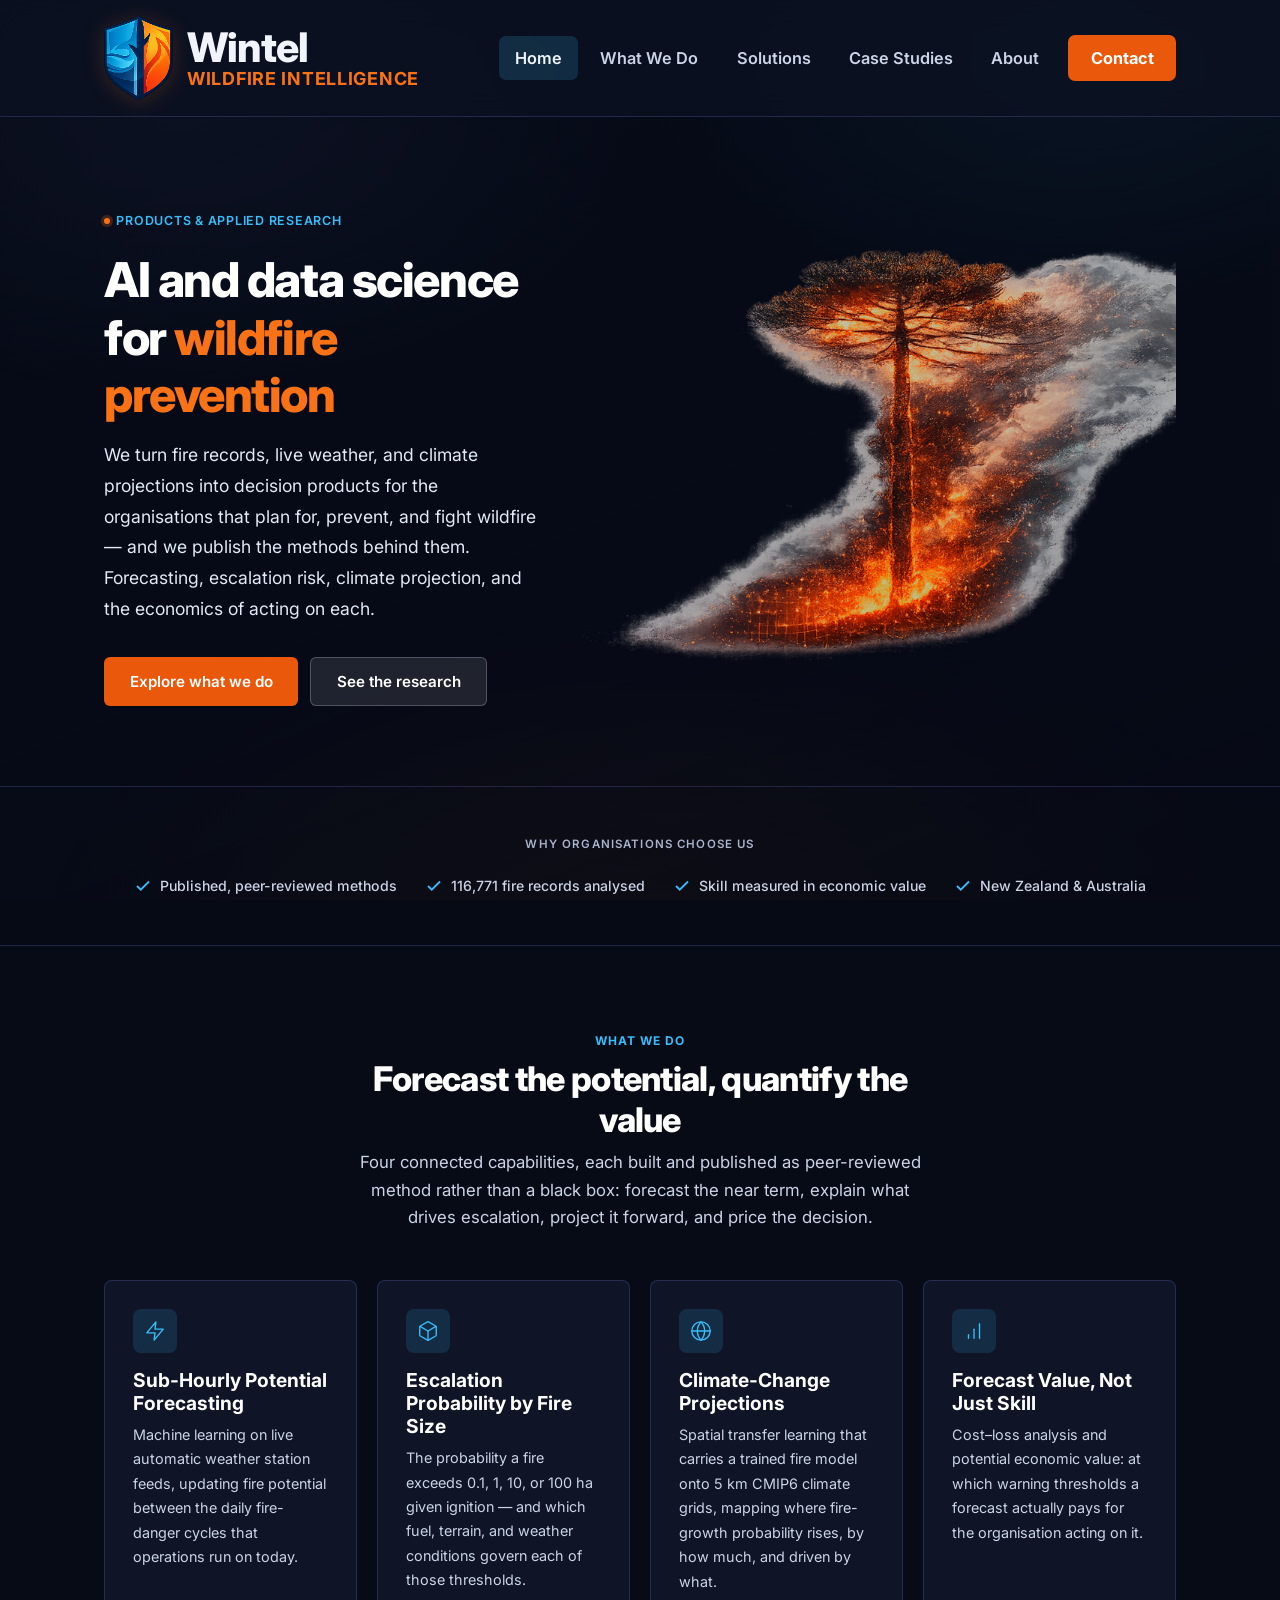
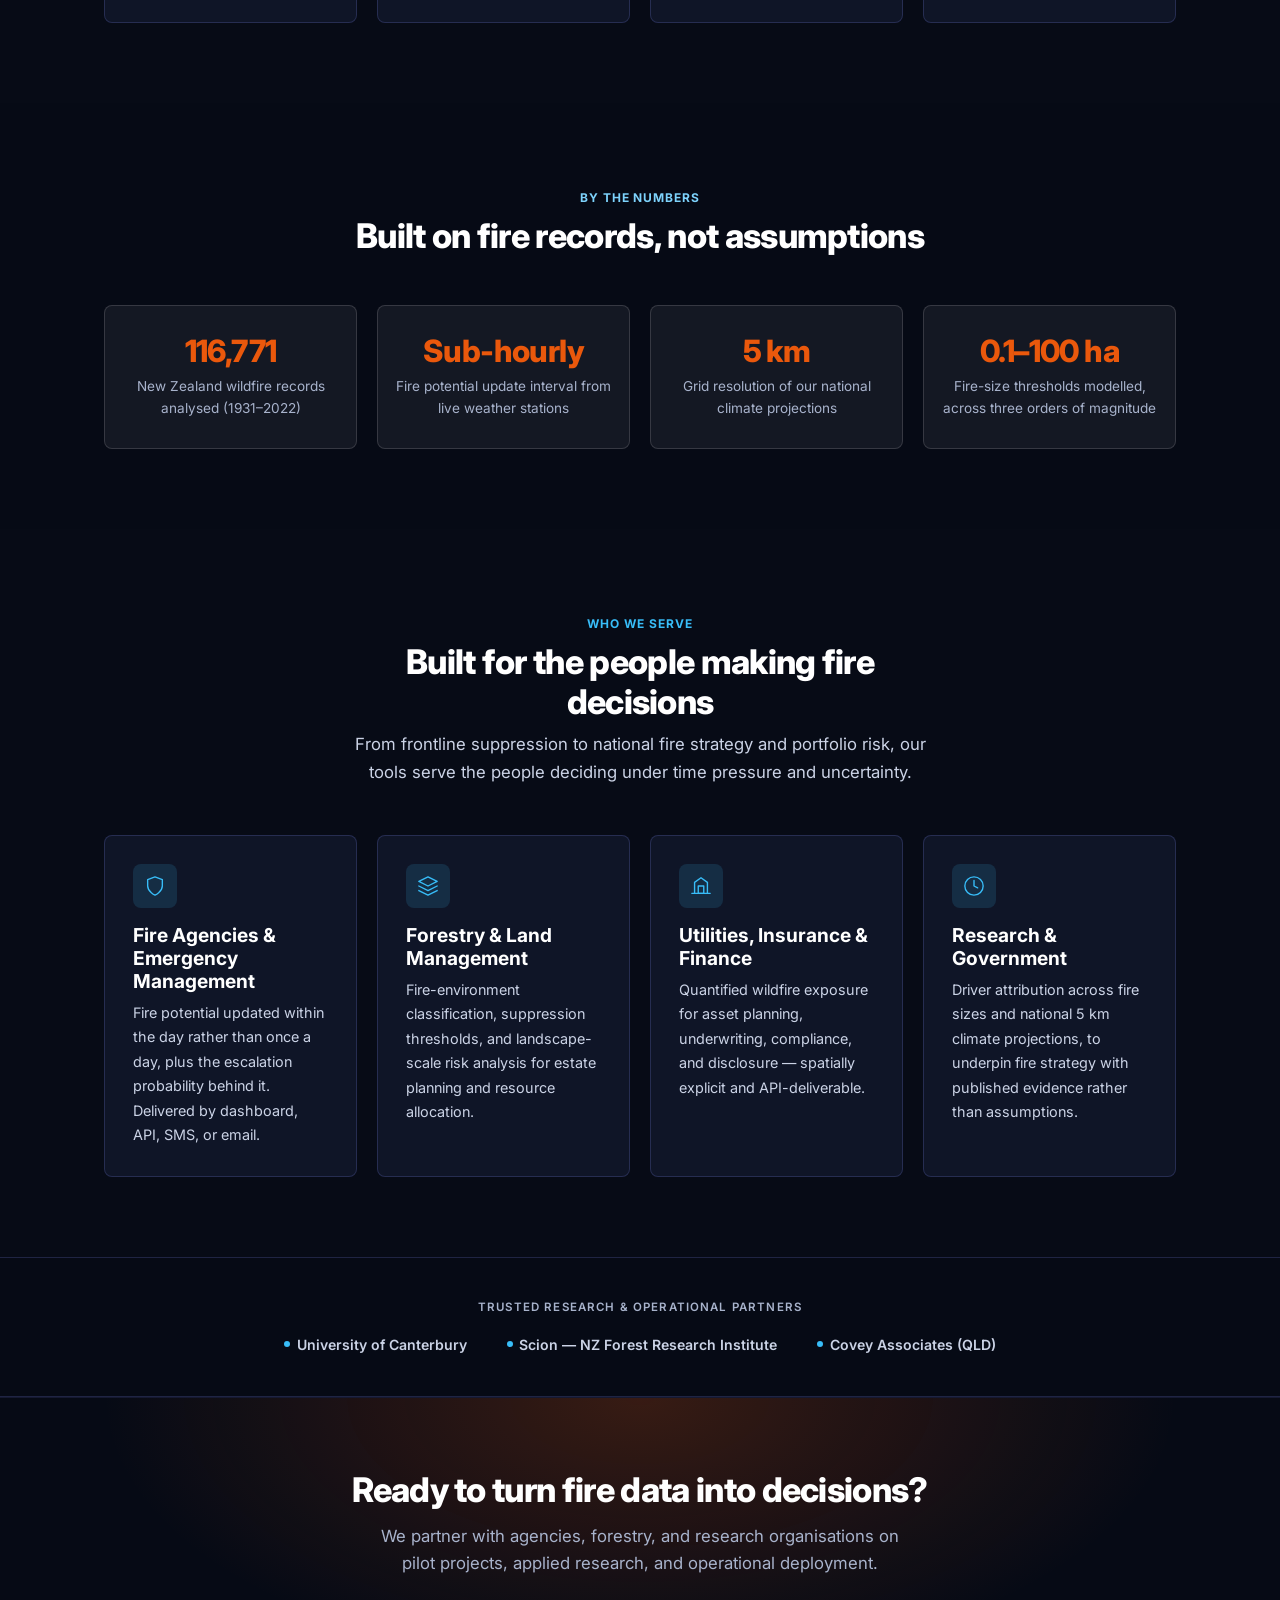
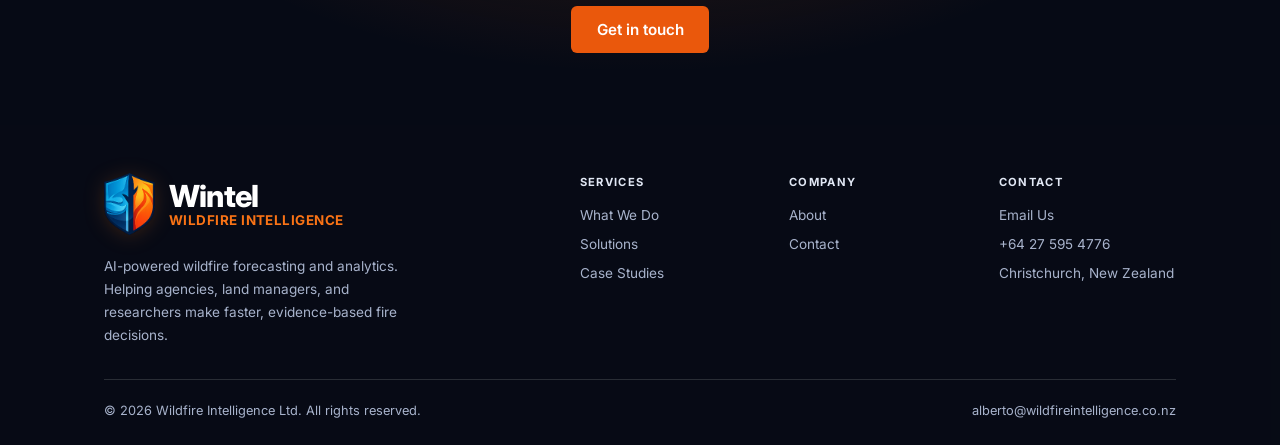
==== commit a9add198: "Rebrand logo to fire/water shield with live-text lockup Replace the araucaria lockup with the Aug 5 " ====
--- a/index.html
+++ b/index.html
@@ -14,12 +14,12 @@
     <meta property="og:site_name" content="Wildfire Intelligence">
 
     <link rel="canonical" href="https://www.wildfireintelligence.co.nz/">
-    <link rel="icon" href="img/favicon-32.png?v=20260804-1512" sizes="32x32" type="image/png">
-    <link rel="apple-touch-icon" href="img/favicon-180.png?v=20260804-1512">
+    <link rel="icon" href="img/favicon-32.png?v=20260805-1142" sizes="32x32" type="image/png">
+    <link rel="apple-touch-icon" href="img/favicon-180.png?v=20260805-1142">
     <link rel="preconnect" href="https://fonts.googleapis.com">
     <link rel="preconnect" href="https://fonts.gstatic.com" crossorigin>
     <link rel="stylesheet" href="https://fonts.googleapis.com/css2?family=Inter:wght@400;500;600;700;800&display=swap">
-    <link rel="stylesheet" href="css/style.css?v=20260804-1512">
+    <link rel="stylesheet" href="css/style.css?v=20260805-1142">
 
     <script type="application/ld+json">
     {
@@ -53,7 +53,7 @@
 <header class="site-header">
     <nav class="container nav-inner" aria-label="Main navigation">
         <a href="index.html" class="logo" aria-label="Wintel - Wildfire Intelligence home">
-            <img class="logo-lockup" src="img/logo-lockup.png?v=20260804-1512" alt="Wintel - Wildfire Intelligence" width="1265" height="512">
+            <img class="logo-mark" src="img/logo-mark.png?v=20260805-1210" alt="" width="267" height="323"><span class="logo-text"><span class="logo-word">Wintel</span><span class="logo-sub">Wildfire Intelligence</span></span>
         </a>
         <button class="mobile-toggle" aria-label="Toggle menu" aria-expanded="false">
             <svg viewBox="0 0 24 24"><line x1="3" y1="6" x2="21" y2="6"/><line x1="3" y1="12" x2="21" y2="12"/><line x1="3" y1="18" x2="21" y2="18"/></svg>
@@ -88,7 +88,7 @@
                     </div>
                 </div>
                 <div class="hero-visual">
-                    <img class="hero-image" src="img/hero-ember-tree.png?v=20260804-1512" alt="An araucaria burning from within, drawn in embers and smoke" width="800" height="562">
+                    <img class="hero-image" src="img/hero-ember-tree.png?v=20260805-1142" alt="An araucaria burning from within, drawn in embers and smoke" width="800" height="562">
                 </div>
             </div>
         </div>
@@ -250,7 +250,7 @@
         <div class="footer-inner">
             <div class="footer-brand">
                 <a href="index.html" class="logo" aria-label="Wintel - Wildfire Intelligence home">
-                    <img class="logo-lockup" src="img/logo-lockup-reverse.png?v=20260804-1512" alt="Wintel - Wildfire Intelligence" width="1265" height="512">
+                    <img class="logo-mark" src="img/logo-mark.png?v=20260805-1210" alt="" width="267" height="323"><span class="logo-text"><span class="logo-word">Wintel</span><span class="logo-sub">Wildfire Intelligence</span></span>
                 </a>
                 <p>AI-powered wildfire forecasting and analytics. Helping agencies, land managers, and researchers make faster, evidence-based fire decisions.</p>
             </div>
@@ -285,6 +285,6 @@
     </div>
 </footer>
 
-<script src="js/main.js?v=20260804-1512" defer></script>
+<script src="js/main.js?v=20260805-1142" defer></script>
 </body>
 </html>
--- a/css/style.css
+++ b/css/style.css
@@ -57,14 +57,16 @@
 :root {
     /* backgrounds */
     --bg-page:        var(--navy-950);
-    /* Light header bar. This is also what lets the logo keep its ORIGINAL
-       colours on a transparent background — its type is near-black navy and
-       needs a light surface behind it, so header colours are their own tokens. */
-    --bg-header:      rgba(244,242,237,.97);
-    --header-line:    rgba(26,19,48,.16);
-    --header-text:    #2b3550;
-    --header-strong:  #0f1b33;
-    --header-tint:    rgba(2,132,199,.14);
+    /* Dark header bar, lifted one step off the page so the sticky edge reads.
+       The header keeps its OWN type tokens even though it is now dark like the
+       rest of the page — that indirection is what let it be a light island
+       before, and what lets it become one again without touching components.
+       Pair a dark header with img/logo-lockup-reverse.png (the knockout). */
+    --bg-header:      rgba(11,16,32,.88);
+    --header-line:    rgba(129,140,248,.20);
+    --header-text:    var(--ash-300);
+    --header-strong:  var(--ash-100);
+    --header-tint:    rgba(56,189,248,.16);
     --bg-hero:        rgba(7,11,22,.42);
     --bg-page-header: rgba(7,11,22,.55);
     --bg-alt:         rgba(19,26,46,.52);
@@ -109,8 +111,12 @@
     --verify:       var(--sky-400);
     --verify-text:  var(--sky-400);
     --badge-text:   var(--sky-200);
-    /* --logo-sub / --logo-glow are only needed if the header ever reverts to
-       "emblem image + live text"; the full-lockup version uses --logo-plate. */
+    /* the lockup is "emblem image + live text", so these two are live:
+       --logo-sub tints the WILDFIRE INTELLIGENCE line, --logo-glow lifts the
+       shield off the bar. --logo-plate is unused while no full-colour lockup
+       sits on a dark surface. */
+    --logo-sub:  var(--fire-500);
+    --logo-glow: drop-shadow(0 2px 10px rgba(249,115,22,.20));
 
     /* tints */
     --tint-nav:          rgba(56,189,248,.16);
@@ -153,6 +159,9 @@
    Palette additions needed: --ink-900:#1a1330; --ink-800:#332b4a; --ink-600:#5c5375;
    --ink-400:#8a819e; --bone:#f7f5f0; plus the violet/cyan/plum ramps from B.
     --bg-page: var(--bone);                --bg-header: rgba(247,245,240,.92);
+    --header-line: rgba(26,19,48,.16);     --header-tint: rgba(124,58,237,.14);
+    --header-text: #332b4a;                --header-strong: #1a1330;
+    LIGHT header ⇒ point both .logo-lockup img src at logo-lockup.png (original colours).
     --bg-hero: transparent;                --bg-page-header: rgba(255,255,255,.55);
     --bg-alt: rgba(255,255,255,.62);       --bg-rail: rgba(255,255,255,.55);
     --surface: rgba(255,255,255,.92);      --surface-2: rgba(255,255,255,.76);
@@ -190,7 +199,10 @@
    --cyan-400:#22d3ee --cyan-300:#67e8f9 --cyan-200:#a5f3fc --plum-950:#0d0918
    --plum-900:#140d24 --plum-850:#1d1436 --plum-800:#291c4a, and violet-tinted ash
    (#5b5175 #7d7296 #b6acce #d8d1e8 #ece6f7 #f6f3fb).
-    --bg-page: var(--plum-950);            --bg-header: rgba(13,9,24,.9);
+    --bg-page: var(--plum-950);            --bg-header: rgba(29,20,54,.88);
+    --header-line: rgba(167,139,250,.24);  --header-tint: rgba(167,139,250,.18);
+    --header-text: #b6acce;                --header-strong: #f6f3fb;
+    DARK header ⇒ keep logo-lockup-reverse.png (the knockout), as the live theme does.
     --bg-hero: rgba(13,9,24,.42);          --bg-page-header: rgba(13,9,24,.55);
     --bg-alt: rgba(29,20,54,.52);          --bg-rail: rgba(13,9,24,.46);
     --surface: rgba(29,20,54,.74);         --surface-2: rgba(20,13,36,.62);
@@ -280,36 +292,48 @@
 }
 .nav-inner {
     display: flex; align-items: center;
-    justify-content: space-between; height: 128px;
+    justify-content: space-between; height: 116px;
 }
 
 /* ---- LOGO ----------------------------------------------------------------
-   The complete artwork lockup (emblem + "Wintel" + tagline) in its ORIGINAL
-   colours, on a fully transparent background — no plate, no live text, no
-   recolouring.
-   KNOWN TRADE-OFF: the lockup's type and tree are near-black navy
-   (rgb 0,26,57) against a #070b16 page — about 1.1:1 contrast, so they read
-   very faintly. Only the orange and cyan elements carry. The fixes, in order
-   of fidelity to the artwork: (1) switch the page to the bone light theme
-   (part 3 of this file) so the original colours work natively; (2) use
-   img/logo-mark.png, the knockout emblem, and accept recoloured ink;
-   (3) put the plate back (--logo-plate is still defined for that).
+   The complete artwork lockup (fire/water shield + "Wintel" + tagline),
+   EMBLEM IMAGE + LIVE TEXT. Only the shield comes from the artwork
+   (img/logo-mark.png, 267x323, original colours — its own blue/orange fill reads
+   on a dark page, and the dark tree silhouette inside it needs that bright fill,
+   so it is never knocked out). "Wintel" and the tagline are real text.
+   WHY: the artwork's own tagline is locked to ~14% of its height, i.e. ~12px at a
+   header-sized lockup and unchangeable without a redraw. Live text sets the two
+   lines independently, which is what lets the tagline run larger than the artwork
+   ever allowed. It also stays crisp at any DPR and is selectable/indexable.
+   The full-lockup PNGs (logo-lockup*.png) are still built and are what the JSON-LD
+   cites; nothing on the pages renders them.
+   TRADE-OFF: the two lines are no longer locked to the artwork's proportions, so
+   the tagline is deliberately WIDER than "Wintel" above it. Keep them
+   left-aligned — the block reads as a stack, not a centred lockup.
    ------------------------------------------------------------------------ */
 .logo {
-    display: inline-flex; align-items: center;
+    display: inline-flex; align-items: center; gap: .85rem;
     flex-shrink: 0; color: var(--heading);
     background: none; padding: 0; border: none; box-shadow: none;
 }
 .logo:hover { color: var(--heading); }
-/* 1265x512 artwork (2.47:1) — height drives horizontal cost: 96px tall is ~237px
-   wide. The header keeps the ORIGINAL colours (light bar behind it); the footer
-   swaps in logo-lockup-reverse.png because it sits on a dark band. */
-.logo-lockup { height: 96px; width: auto; display: block; }
-.footer-brand .logo-lockup { height: 62px; }
+.logo-mark { height: 84px; width: auto; display: block; filter: var(--logo-glow); }
+.logo-text { display: flex; flex-direction: column; gap: .18rem; }
+.logo-word {
+    font-size: 2.55rem; font-weight: 800; line-height: .95;
+    letter-spacing: -.025em; color: var(--header-strong);
+}
+.logo-sub {
+    font-size: 1.12rem; font-weight: 700; line-height: 1;
+    letter-spacing: .04em; text-transform: uppercase; color: var(--logo-sub);
+}
+.footer-brand .logo-mark { height: 62px; }
+.footer-brand .logo-word { font-size: 1.9rem; color: var(--on-band-heading); }
+.footer-brand .logo-sub  { font-size: .84rem; letter-spacing: .035em; }
 
 .nav-links { display: flex; align-items: center; gap: .4rem; list-style: none; }
 .nav-links a {
-    display: block; padding: .55rem 1rem;
+    display: block; padding: .55rem 1rem; white-space: nowrap;
     color: var(--header-text); font-weight: 600; font-size: 1.02rem;
     border-radius: 7px; transition: color .15s, background .15s;
 }
@@ -354,7 +378,7 @@
     position: relative; overflow: hidden;
 }
 .hero-grid {
-    display: grid; grid-template-columns: 1.12fr 1.38fr;
+    display: grid; grid-template-columns: 1.08fr 1.5fr;
     gap: 2.5rem; align-items: center;
 }
 .hero-content { position: relative; z-index: 1; }
@@ -401,7 +425,10 @@
    against the page gradient with no plate or backdrop. Held at 93% and with its
    highlights rolled off in the asset itself, so it supports the headline rather
    than pulling the eye off it. */
-.hero-image { width: 93%; height: auto; display: block; }
+/* The ember tree is 860px native. At the 1fr/1.62fr split a full-width image lands
+   ~670px on a 1120px container — still under native, so it never upscales. Don't
+   push past 100% here; go wider by moving the grid ratio instead. */
+.hero-image { width: 100%; height: auto; display: block; }
 
 /* ===== SPLIT PAGE HEADER =====
    What We Do mirrors the homepage hero — copy left, visual right — except the
@@ -790,6 +817,16 @@
 .footer-bottom a:hover { color: var(--on-band-label); }
 
 /* ===== RESPONSIVE ===== */
+/* Between the mobile breakpoint and ~1080px the six-item nav and the live-text
+   lockup compete for the same row. The lockup gives way — shrinking type is less
+   disruptive than wrapping the nav, which is why .nav-links a is nowrap. */
+@media (max-width: 1080px) and (min-width: 901px) {
+    .logo { gap: .65rem; }
+    .logo-mark { height: 66px; }
+    .logo-word { font-size: 2rem; }
+    .logo-sub  { font-size: .88rem; letter-spacing: .03em; }
+    .nav-links a { padding: .55rem .7rem; font-size: .96rem; }
+}
 @media (max-width: 900px) {
     .hero-grid { grid-template-columns: 1fr; }
     /* the hero visual is now content (the ember tree), so it stays on small
@@ -804,11 +841,19 @@
     .service-block.reverse .service-content { order: 1; }
     .service-block.reverse .service-visual { order: 2; }
 }
-@media (max-width: 768px) {
+/* Mobile nav takes over at 900px, not 768px. The six-item nav needs ~580px on its
+   own; below ~865px it ran into the logo and clipped the Contact button — that was
+   true of the original lockup too, so this fixes a long-standing squeeze rather
+   than one the live-text lockup introduced. */
+@media (max-width: 900px) {
     .mobile-toggle { display: block; }
     .nav-inner { height: 104px; }
-    .logo-lockup { height: 62px; }
+    .logo { gap: .6rem; }
+    .logo-mark { height: 60px; }
+    .logo-word { font-size: 1.8rem; }
+    .logo-sub  { font-size: .8rem; letter-spacing: .03em; }
     .nav-links {
+        /* this top offset MUST equal .nav-inner height above, or the dropdown detaches */
         display: none; position: absolute; top: 104px; left: 0; right: 0;
         background: var(--bg-header); flex-direction: column; padding: 1rem;
         border-bottom: 1px solid var(--header-line);
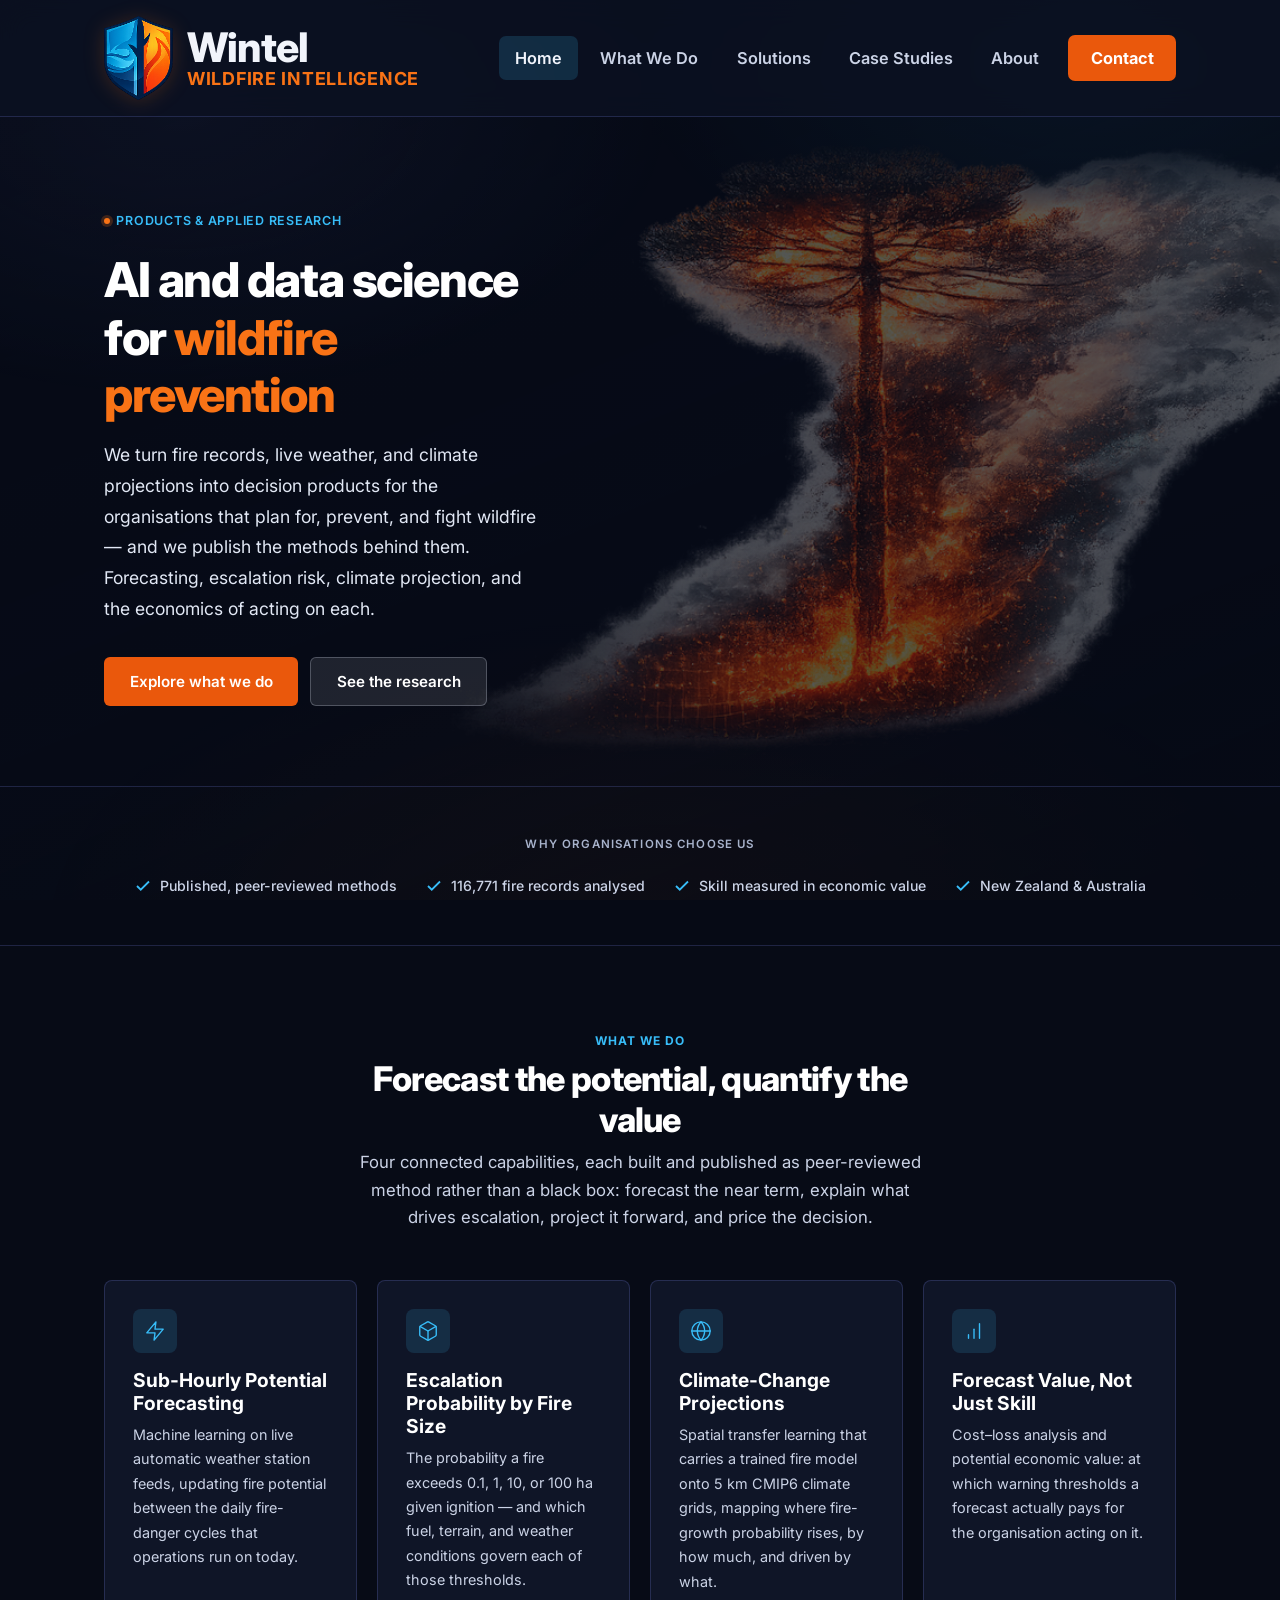
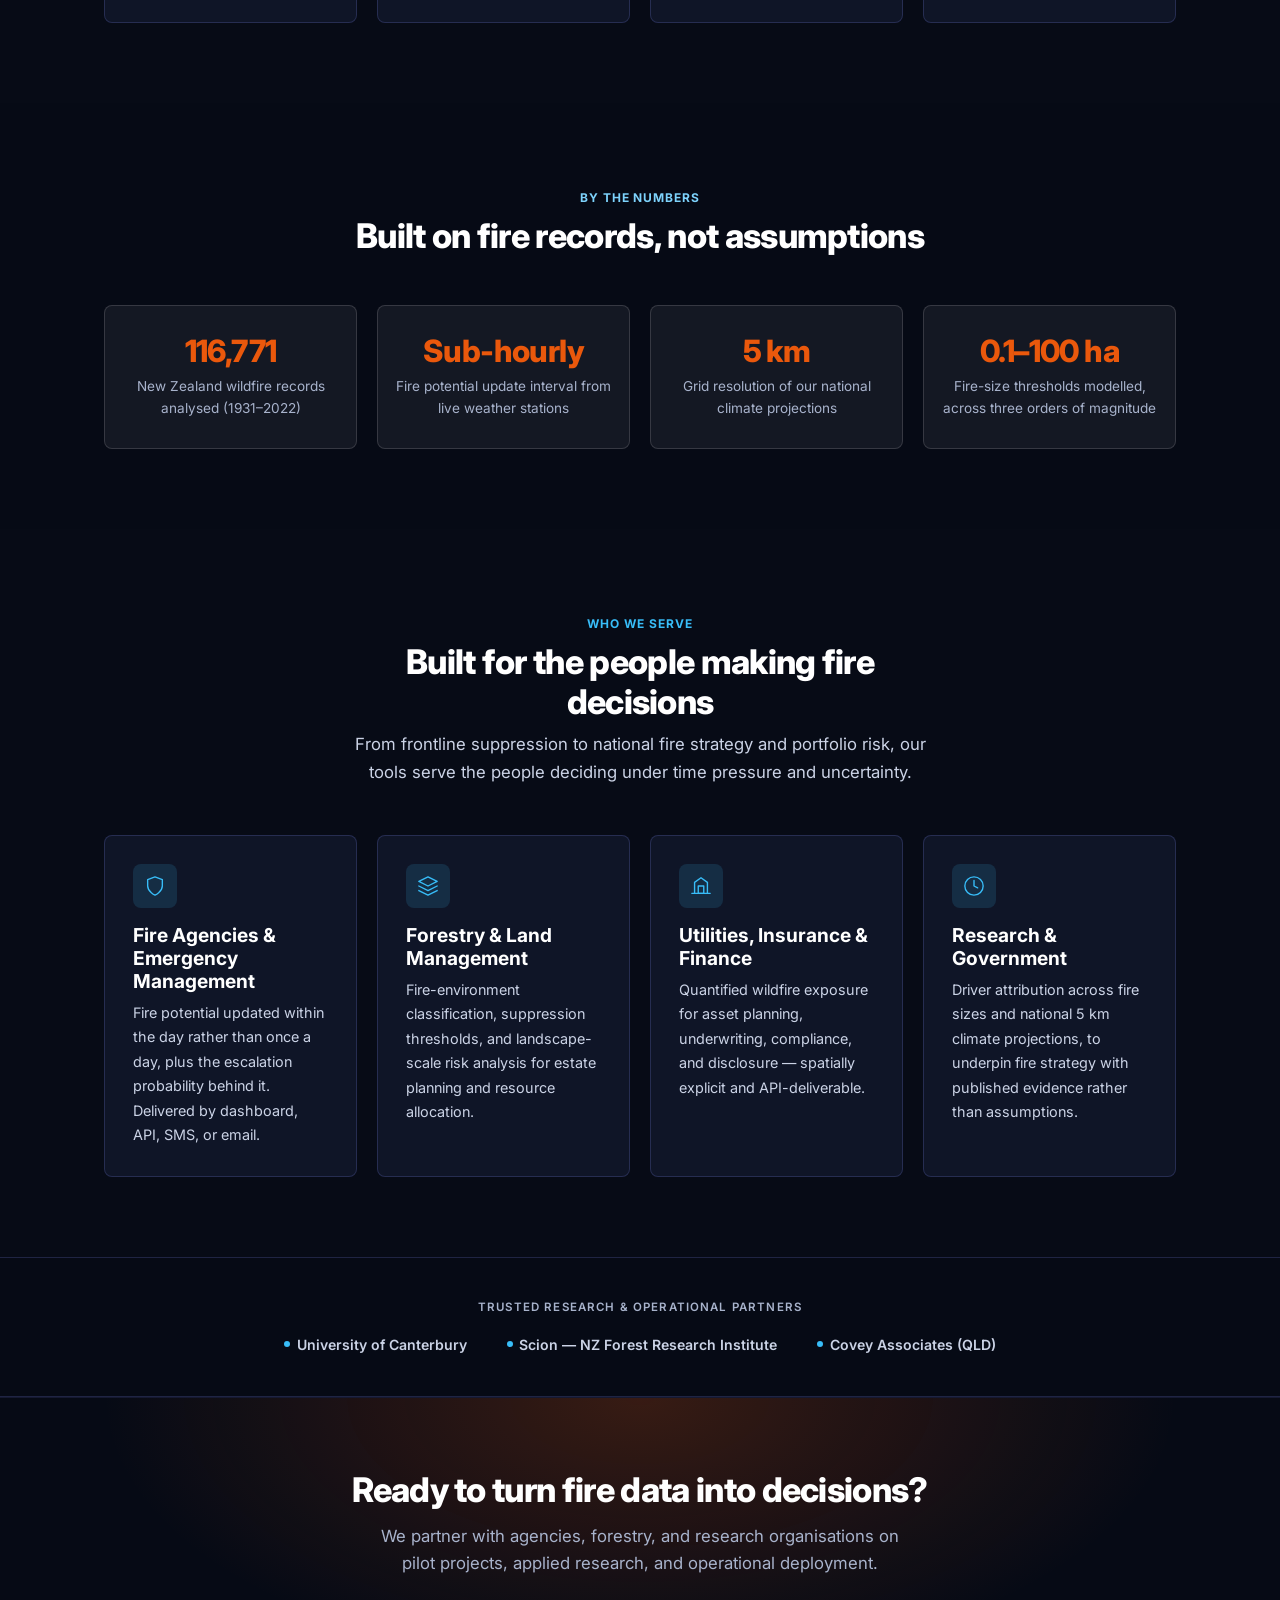
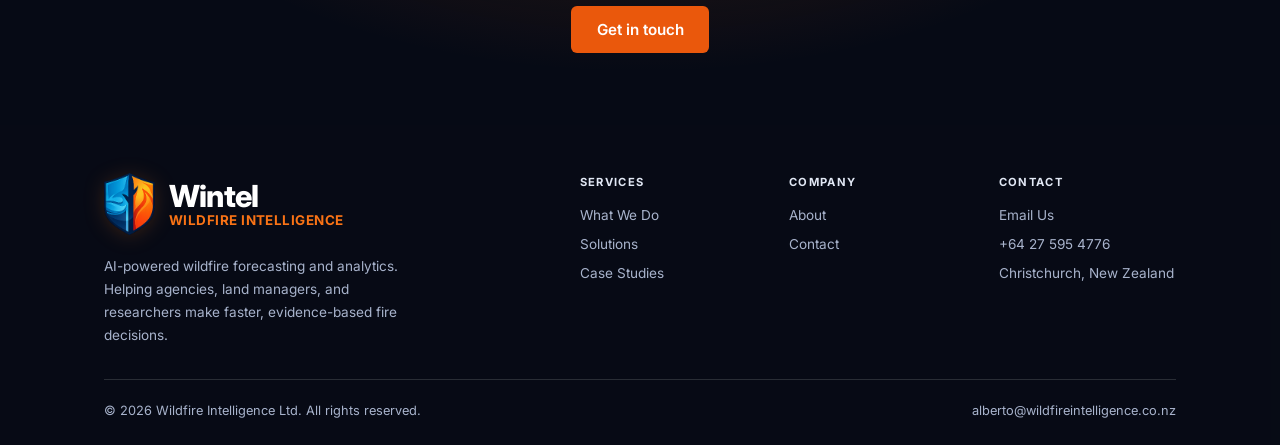
==== commit 82819c5e: "Introduce Alberto Ardid as Founder & CEO, link personal site Three places: - about.html gains a Lead" ====
--- a/index.html
+++ b/index.html
@@ -19,7 +19,7 @@
     <link rel="preconnect" href="https://fonts.googleapis.com">
     <link rel="preconnect" href="https://fonts.gstatic.com" crossorigin>
     <link rel="stylesheet" href="https://fonts.googleapis.com/css2?family=Inter:wght@400;500;600;700;800&display=swap">
-    <link rel="stylesheet" href="css/style.css?v=20260805-1142">
+    <link rel="stylesheet" href="css/style.css?v=20260805-1330">
 
     <script type="application/ld+json">
     {
@@ -41,6 +41,14 @@
             "telephone": "+64-27-595-4776",
             "contactType": "sales"
         },
+        "founder": {
+            "@type": "Person",
+            "name": "Alberto Ardid",
+            "jobTitle": "Founder & CEO",
+            "email": "alberto@wildfireintelligence.co.nz",
+            "url": "https://aardid.github.io/",
+            "sameAs": ["https://aardid.github.io/"]
+        },
         "areaServed": ["New Zealand", "Australia", "Latin America"]
     }
     </script>
--- a/css/style.css
+++ b/css/style.css
@@ -408,6 +408,40 @@
     display: flex; justify-content: center; align-items: center;
     position: relative;
 }
+
+/* ---- HOMEPAGE HERO BACKDROP ----------------------------------------------
+   On the homepage the ember tree is a BACKDROP, not a column item: lifted out
+   of the grid flow, anchored to the right of the copy, bleeding past the
+   container edge (.hero already clips with overflow:hidden) and dropped to low
+   opacity so it reads as atmosphere behind the headline.
+   SCOPED TO .hero ON PURPOSE — what-we-do.html reuses .hero-visual for the mesh
+   canvas inside .page-header-split, and that one must stay in flow.
+   z-index matters here: an absolutely positioned child paints ABOVE in-flow
+   siblings even at z-index 0, so .hero-content has to be raised explicitly
+   rather than relying on source order. */
+.hero .hero-visual {
+    position: absolute; inset: 0 auto 0 30%;
+    justify-content: flex-start; z-index: 0; pointer-events: none;
+}
+.hero .hero-content { position: relative; z-index: 1; }
+.hero .hero-image {
+    width: min(76vw, 1010px);  /* 860px native, so this upscales ~1.17x — fine
+                                  only because it is soft smoke at .42 opacity */
+    opacity: .42;
+    /* Two masks, intersected. Horizontal: pulled left the image now runs under the
+       copy, so its leading edge fades out where the text sits — without this the
+       embers compete with the headline. Vertical: at this size it is taller than
+       the hero, and .hero's overflow:hidden would otherwise cut the smoke on a
+       hard horizontal line at the header and at the band below. */
+    -webkit-mask-image:
+        linear-gradient(to right, transparent 0%, rgba(0,0,0,.35) 14%, #000 34%),
+        linear-gradient(to bottom, transparent 0%, #000 12%, #000 88%, transparent 100%);
+    -webkit-mask-composite: source-in;
+            mask-image:
+        linear-gradient(to right, transparent 0%, rgba(0,0,0,.35) 14%, #000 34%),
+        linear-gradient(to bottom, transparent 0%, #000 12%, #000 88%, transparent 100%);
+            mask-composite: intersect;
+}
 .hero-graphic {
     width: 100%; aspect-ratio: 16 / 9; position: relative;
     -webkit-mask-image: radial-gradient(
@@ -674,6 +708,35 @@
 .value-item h4 { color: var(--badge-text); margin-bottom: .25rem; font-size: .95rem; }
 .value-item p { color: var(--text-body); font-size: .85rem; line-height: 1.6; }
 
+/* ===== FOUNDER =====
+   Name rail left, bio right. No portrait: there is no photograph in the asset
+   set, and a placeholder avatar would read worse than none. If one is added
+   later it belongs above .founder-id, sized like .logo-mark. */
+.founder {
+    display: grid; grid-template-columns: 15rem 1fr; gap: 2.5rem;
+    align-items: start; max-width: 900px; margin: 0 auto;
+    padding: 2rem; border: 1px solid var(--line);
+    border-radius: var(--radius-lg); background: var(--surface-2);
+}
+.founder-id h3 { color: var(--text-strong); margin-bottom: .15rem; }
+.founder-role {
+    color: var(--label); font-size: .8rem; font-weight: 700;
+    text-transform: uppercase; letter-spacing: .08em; margin-bottom: 1rem;
+}
+.founder-links { list-style: none; display: grid; gap: .45rem; }
+.founder-links a {
+    display: inline-flex; align-items: center; gap: .35rem;
+    color: var(--link); font-size: .88rem; overflow-wrap: anywhere;
+}
+.founder-links a:hover { color: var(--link-hover); }
+.founder-links svg {
+    width: 13px; height: 13px; flex-shrink: 0;
+    fill: none; stroke: currentColor; stroke-width: 2;
+    stroke-linecap: round; stroke-linejoin: round;
+}
+.founder-bio p { color: var(--text-body); line-height: 1.75; margin-bottom: 1rem; }
+.founder-bio p:last-child { margin-bottom: 0; }
+
 /* ===== STATS ===== */
 .stats { display: grid; grid-template-columns: repeat(auto-fit, minmax(180px, 1fr)); gap: 1.25rem; }
 .stat {
@@ -830,12 +893,23 @@
 @media (max-width: 900px) {
     .hero-grid { grid-template-columns: 1fr; }
     /* the hero visual is now content (the ember tree), so it stays on small
-       screens — only capped so it doesn't push the buttons off the fold */
+       screens — only capped so it doesn't push the buttons off the fold.
+       The desktop backdrop treatment is undone here: a faint image sitting
+       behind the copy is fine beside it, but not under it on a narrow column. */
     .hero-visual { display: block; }
+    .hero .hero-visual { position: static; inset: auto; }
     .hero-image { max-width: 440px; margin: 0 auto; }
+    .hero .hero-image {
+        width: 100%; opacity: .62;
+        /* the edge fades exist to tuck the desktop backdrop behind the copy and
+           under the hero's clip; in flow and centred they just lop the tree's
+           left side off */
+        -webkit-mask-image: none; mask-image: none;
+    }
     .page-header-split { padding-bottom: 2.5rem; }
     .footer-inner { grid-template-columns: 1fr 1fr; }
     .about-grid { grid-template-columns: 1fr; gap: 2rem; }
+    .founder { grid-template-columns: 1fr; gap: 1.5rem; padding: 1.5rem; }
     .solutions-grid { grid-template-columns: 1fr; }
     .service-block { grid-template-columns: 1fr; gap: 2rem; }
     .service-block.reverse .service-content { order: 1; }
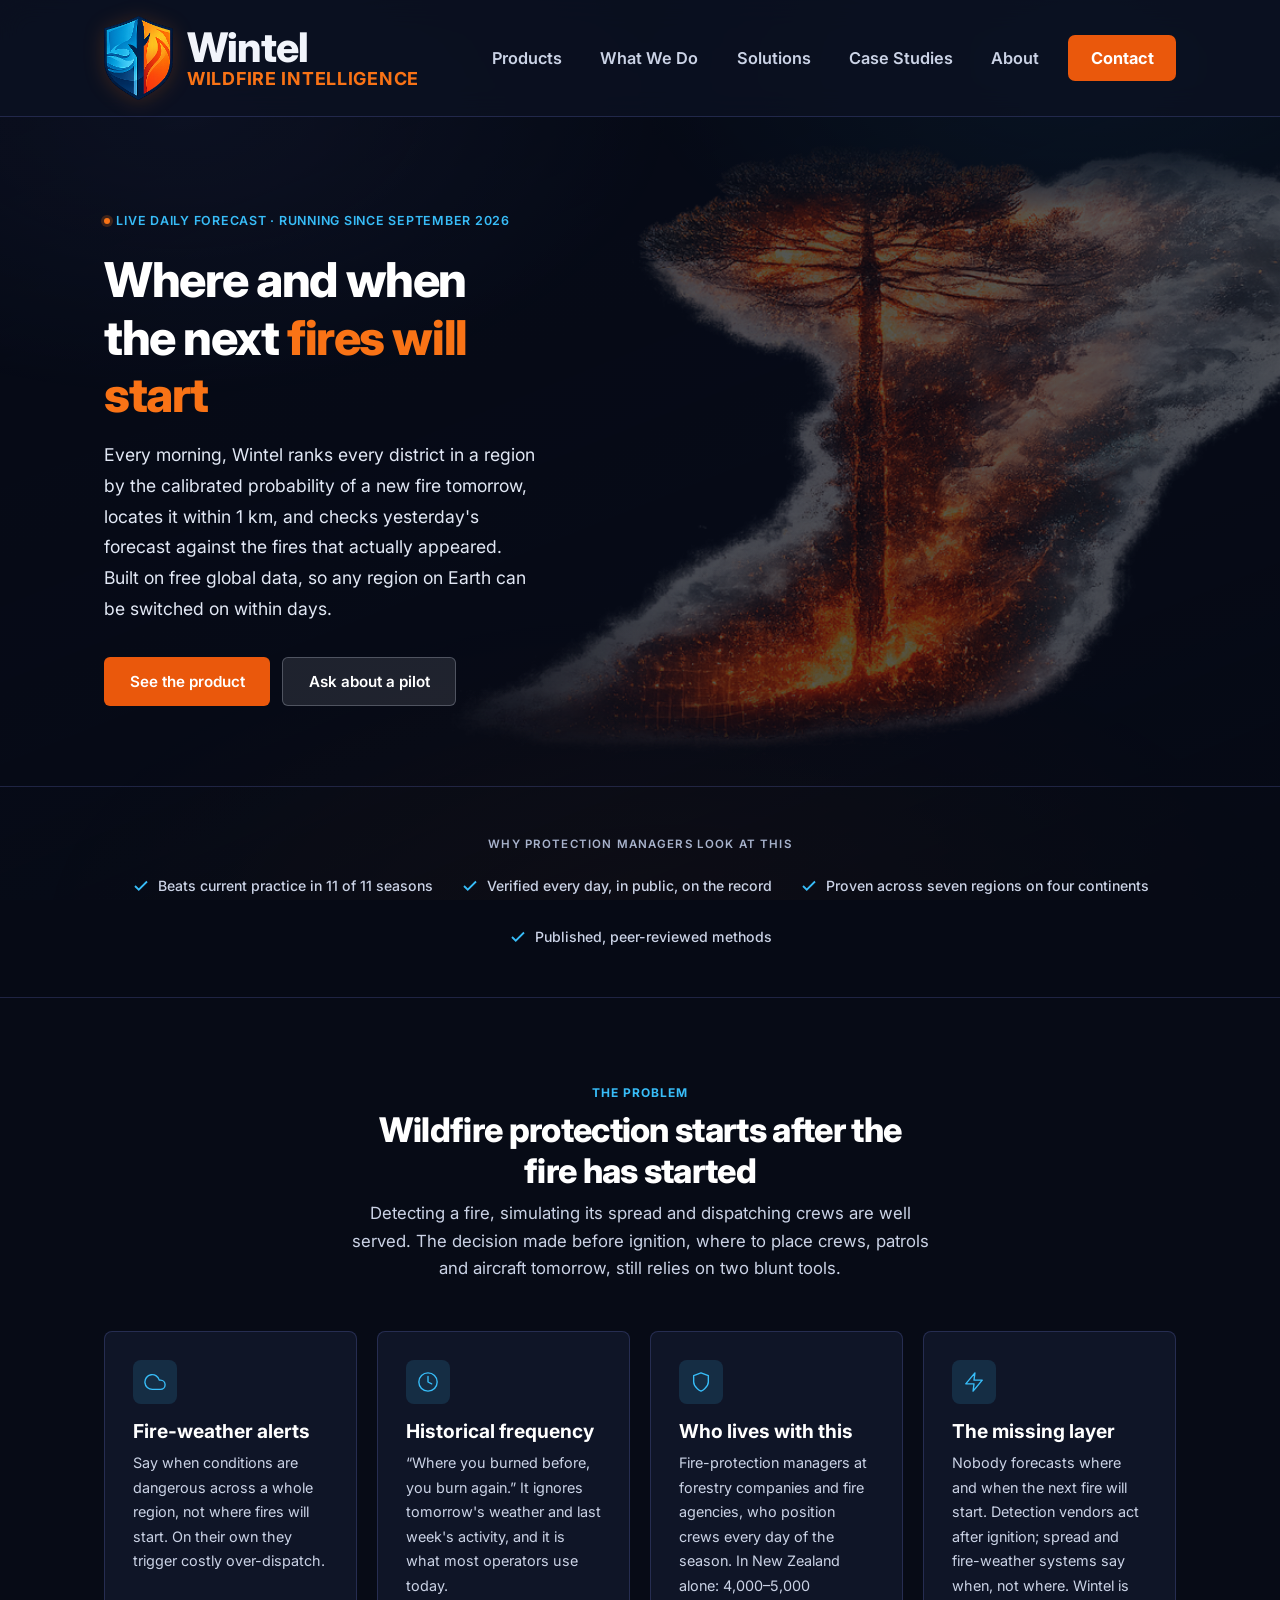
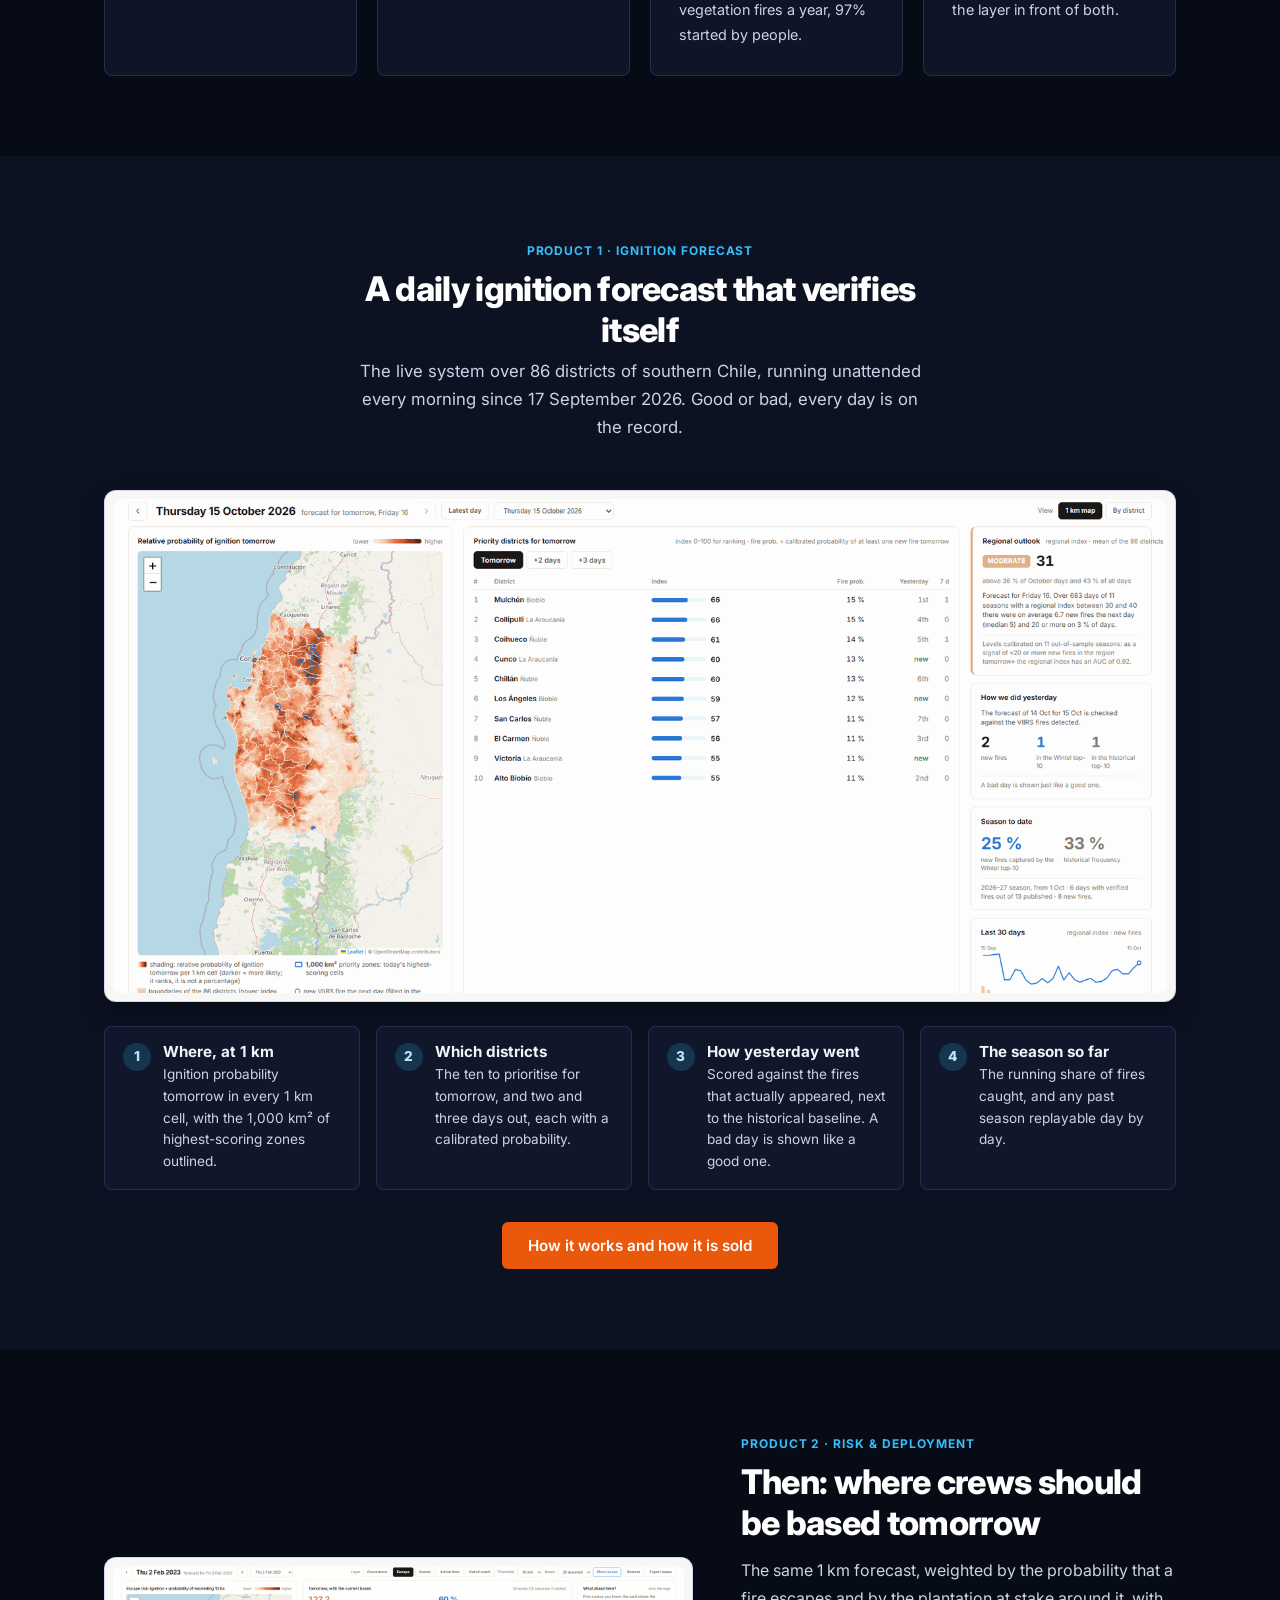
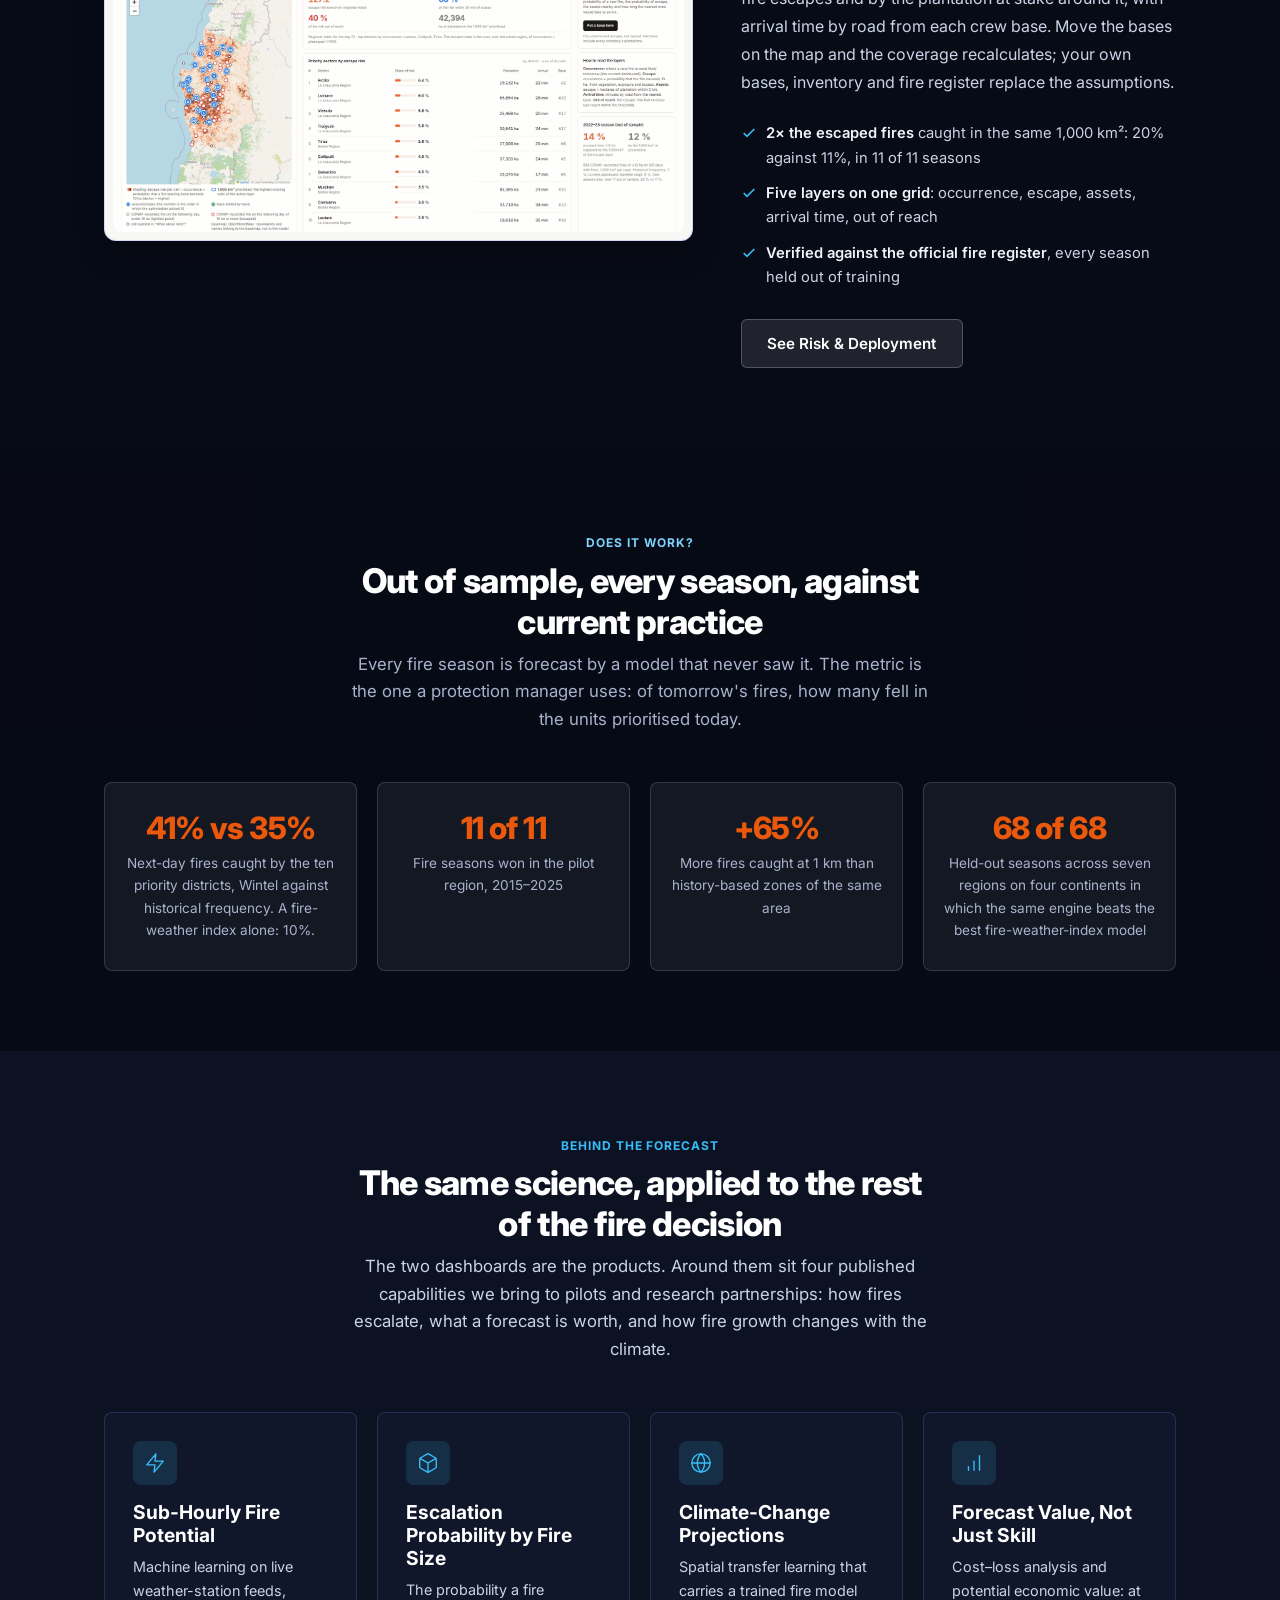
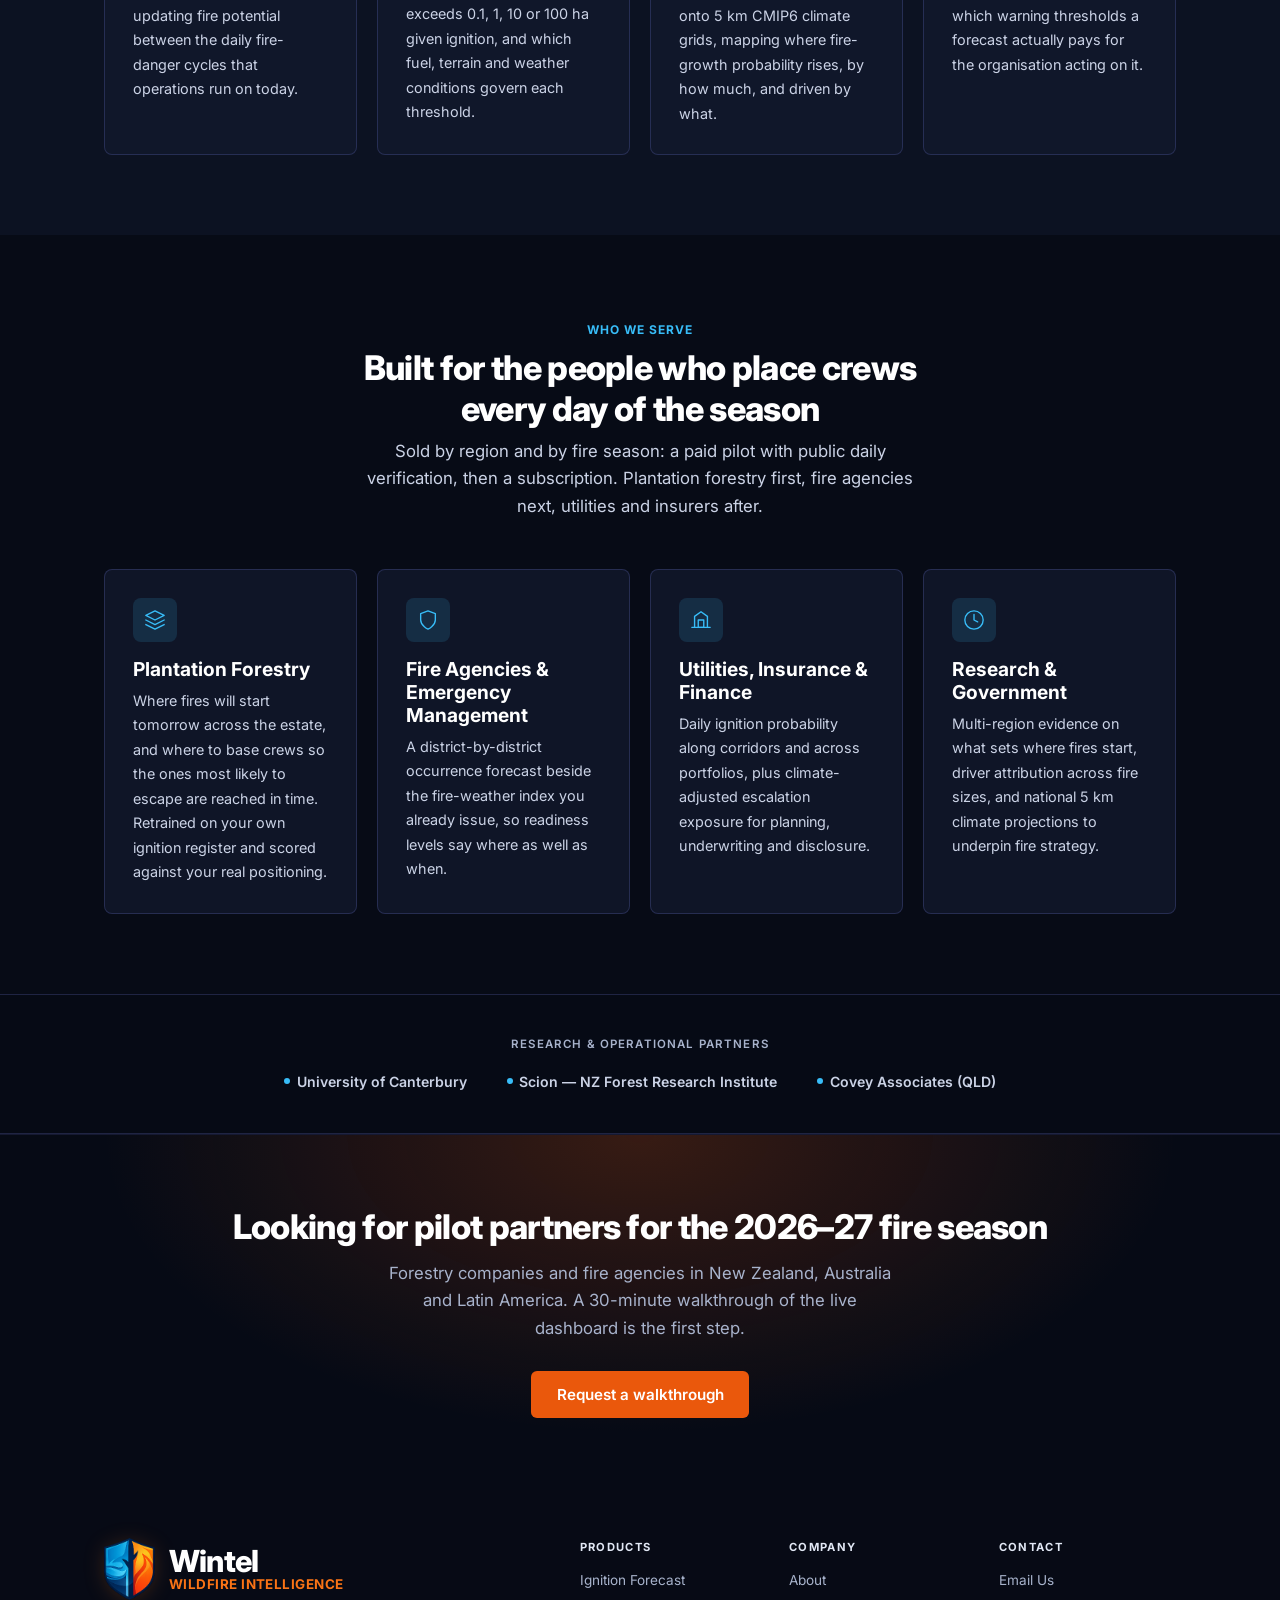
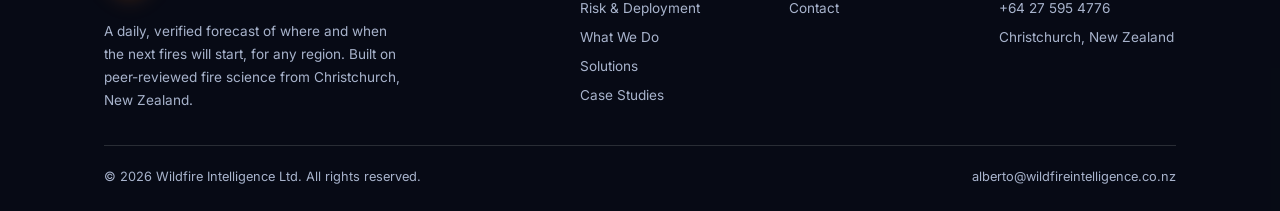
==== commit 442fef9f: "Reposition the site around the two Wintel dashboards The site now sells the products first: Product " ====
--- a/index.html
+++ b/index.html
@@ -3,14 +3,15 @@
 <head>
     <meta charset="UTF-8">
     <meta name="viewport" content="width=device-width, initial-scale=1.0">
-    <title>Wildfire Intelligence — AI &amp; Data Science for Wildfire Prevention</title>
-    <meta name="description" content="AI and data science for wildfire prevention: decision products and applied research covering fire-potential forecasting, escalation risk, 5 km climate projection, and the economics of acting on a forecast.">
-    <meta name="keywords" content="wildfire prevention, wildfire AI, fire data science, wildfire potential forecasting, fire escalation probability, wildfire climate projection, forecast economic value, cost-loss, New Zealand wildfire, Australia wildfire">
+    <title>Wildfire Intelligence — Daily Forecast of Where and When Fires Will Start</title>
+    <meta name="description" content="Wintel forecasts, every morning, the probability of a new wildfire tomorrow in every district of a region, located to 1 km and verified daily against the fires that appeared. Live over southern Chile since September 2026; built on free global data, so any region can be switched on within days.">
+    <meta name="keywords" content="wildfire ignition forecast, fire occurrence prediction, where fires will start, daily wildfire forecast, wildfire pre-positioning, forestry fire protection, fire agency forecasting, wildfire AI, New Zealand wildfire, Australia wildfire, Chile wildfire">
 
     <meta property="og:type" content="website">
-    <meta property="og:title" content="Wildfire Intelligence — AI &amp; Data Science for Wildfire Prevention">
-    <meta property="og:description" content="Decision products and applied research for wildfire prevention: fire-potential forecasting, escalation risk, climate projection, and the economics of acting on a forecast.">
+    <meta property="og:title" content="Wildfire Intelligence — Where and When the Next Fires Will Start">
+    <meta property="og:description" content="A daily, self-verifying forecast of wildfire ignition by district and down to 1 km. Live since September 2026; beats current practice in 11 of 11 seasons; any region switched on within days.">
     <meta property="og:url" content="https://www.wildfireintelligence.co.nz/">
+    <meta property="og:image" content="https://www.wildfireintelligence.co.nz/img/dashboard-today.png">
     <meta property="og:site_name" content="Wildfire Intelligence">
 
     <link rel="canonical" href="https://www.wildfireintelligence.co.nz/">
@@ -19,7 +20,7 @@
     <link rel="preconnect" href="https://fonts.googleapis.com">
     <link rel="preconnect" href="https://fonts.gstatic.com" crossorigin>
     <link rel="stylesheet" href="https://fonts.googleapis.com/css2?family=Inter:wght@400;500;600;700;800&display=swap">
-    <link rel="stylesheet" href="css/style.css?v=20260805-1330">
+    <link rel="stylesheet" href="css/style.css?v=20261026-2330">
 
     <script type="application/ld+json">
     {
@@ -29,7 +30,7 @@
         "alternateName": "Wintel",
         "url": "https://www.wildfireintelligence.co.nz",
         "logo": "https://www.wildfireintelligence.co.nz/img/logo-lockup.png",
-        "description": "AI and data science for wildfire prevention: decision products and applied research spanning fire-potential forecasting, fire-escalation probability, climate-change projection of fire growth, and forecast-value analysis.",
+        "description": "Wildfire Intelligence builds Wintel, a daily, self-verifying forecast of where and when the next wildfires will start: the probability of a new fire tomorrow in every district of a region, located to 1 km, checked every day against the fires that appeared. Peer-reviewed methods; free global data; any region deployable within days.",
         "address": {
             "@type": "PostalAddress",
             "addressLocality": "Christchurch",
@@ -49,6 +50,14 @@
             "url": "https://aardid.github.io/",
             "sameAs": ["https://aardid.github.io/"]
         },
+        "makesOffer": {
+            "@type": "Offer",
+            "itemOffered": {
+                "@type": "Product",
+                "name": "Wintel Ignition Forecast",
+                "url": "https://www.wildfireintelligence.co.nz/ignition-forecast.html"
+            }
+        },
         "areaServed": ["New Zealand", "Australia", "Latin America"]
     }
     </script>
@@ -67,7 +76,7 @@
             <svg viewBox="0 0 24 24"><line x1="3" y1="6" x2="21" y2="6"/><line x1="3" y1="12" x2="21" y2="12"/><line x1="3" y1="18" x2="21" y2="18"/></svg>
         </button>
         <ul class="nav-links">
-            <li><a href="index.html" class="active">Home</a></li>
+            <li><a href="ignition-forecast.html">Products</a></li>
             <li><a href="what-we-do.html">What We Do</a></li>
             <li><a href="solutions.html">Solutions</a></li>
             <li><a href="case-studies.html">Case Studies</a></li>
@@ -86,13 +95,13 @@
                 <div class="hero-content">
                     <div class="hero-badge">
                         <span class="hero-badge-dot"></span>
-                        Products &amp; Applied Research
-                    </div>
-                    <h1>AI and data science for <span class="highlight-accent">wildfire prevention</span></h1>
-                    <p class="hero-subtitle">We turn fire records, live weather, and climate projections into decision products for the organisations that plan for, prevent, and fight wildfire &mdash; and we publish the methods behind them. Forecasting, escalation risk, climate projection, and the economics of acting on each.</p>
+                        Live daily forecast &middot; running since September 2026
+                    </div>
+                    <h1>Where and when the next <span class="highlight-accent">fires will start</span></h1>
+                    <p class="hero-subtitle">Every morning, Wintel ranks every district in a region by the calibrated probability of a new fire tomorrow, locates it within 1 km, and checks yesterday's forecast against the fires that actually appeared. Built on free global data, so any region on Earth can be switched on within days.</p>
                     <div class="hero-buttons">
-                        <a href="what-we-do.html" class="btn btn-primary">Explore what we do</a>
-                        <a href="case-studies.html" class="btn btn-secondary">See the research</a>
+                        <a href="ignition-forecast.html" class="btn btn-primary">See the product</a>
+                        <a href="contact.html" class="btn btn-secondary">Ask about a pilot</a>
                     </div>
                 </div>
                 <div class="hero-visual">
@@ -105,50 +114,165 @@
     <!-- ===== TRUST BAR ===== -->
     <section class="trust-bar">
         <div class="container trust-bar-inner">
-            <div class="trust-bar-label">Why Organisations Choose Us</div>
+            <div class="trust-bar-label">Why Protection Managers Look at This</div>
             <div class="trust-items">
                 <div class="trust-item">
                     <svg viewBox="0 0 24 24"><polyline points="20 6 9 17 4 12"/></svg>
-                    Published, peer-reviewed methods
+                    Beats current practice in 11 of 11 seasons
                 </div>
                 <div class="trust-item">
                     <svg viewBox="0 0 24 24"><polyline points="20 6 9 17 4 12"/></svg>
-                    116,771 fire records analysed
+                    Verified every day, in public, on the record
                 </div>
                 <div class="trust-item">
                     <svg viewBox="0 0 24 24"><polyline points="20 6 9 17 4 12"/></svg>
-                    Skill measured in economic value
+                    Proven across seven regions on four continents
                 </div>
                 <div class="trust-item">
                     <svg viewBox="0 0 24 24"><polyline points="20 6 9 17 4 12"/></svg>
-                    New Zealand &amp; Australia
-                </div>
-            </div>
-        </div>
-    </section>
-
-    <!-- ===== WHAT WE DO PREVIEW ===== -->
+                    Published, peer-reviewed methods
+                </div>
+            </div>
+        </div>
+    </section>
+
+    <!-- ===== THE PROBLEM ===== -->
     <section class="section">
         <div class="container">
             <div class="section-header">
-                <span class="section-label">What We Do</span>
-                <h2>Forecast the potential, quantify the value</h2>
-                <p>Four connected capabilities, each built and published as peer-reviewed method rather than a black box: forecast the near term, explain what drives escalation, project it forward, and price the decision.</p>
+                <span class="section-label">The Problem</span>
+                <h2>Wildfire protection starts after the fire has started</h2>
+                <p>Detecting a fire, simulating its spread and dispatching crews are well served. The decision made before ignition, where to place crews, patrols and aircraft tomorrow, still relies on two blunt tools.</p>
+            </div>
+            <div class="services-grid">
+                <div class="service-card">
+                    <div class="service-card-icon"><svg viewBox="0 0 24 24"><path d="M18 10h-1.26A8 8 0 1 0 9 20h9a5 5 0 0 0 0-10z"/></svg></div>
+                    <h3>Fire-weather alerts</h3>
+                    <p>Say when conditions are dangerous across a whole region, not where fires will start. On their own they trigger costly over-dispatch.</p>
+                </div>
+                <div class="service-card">
+                    <div class="service-card-icon"><svg viewBox="0 0 24 24"><circle cx="12" cy="12" r="10"/><path d="M12 6v6l4 2"/></svg></div>
+                    <h3>Historical frequency</h3>
+                    <p>&ldquo;Where you burned before, you burn again.&rdquo; It ignores tomorrow's weather and last week's activity, and it is what most operators use today.</p>
+                </div>
+                <div class="service-card">
+                    <div class="service-card-icon"><svg viewBox="0 0 24 24"><path d="M12 22s8-4 8-10V5l-8-3-8 3v7c0 6 8 10 8 10z"/></svg></div>
+                    <h3>Who lives with this</h3>
+                    <p>Fire-protection managers at forestry companies and fire agencies, who position crews every day of the season. In New Zealand alone: 4,000&ndash;5,000 vegetation fires a year, 97% started by people.</p>
+                </div>
+                <div class="service-card">
+                    <div class="service-card-icon"><svg viewBox="0 0 24 24"><path d="M13 2L3 14h9l-1 8 10-12h-9l1-8z"/></svg></div>
+                    <h3>The missing layer</h3>
+                    <p>Nobody forecasts where and when the next fire will start. Detection vendors act after ignition; spread and fire-weather systems say when, not where. Wintel is the layer in front of both.</p>
+                </div>
+            </div>
+        </div>
+    </section>
+
+    <!-- ===== THE PRODUCT ===== -->
+    <section class="section section-alt">
+        <div class="container">
+            <div class="section-header">
+                <span class="section-label">Product 1 &middot; Ignition Forecast</span>
+                <h2>A daily ignition forecast that verifies itself</h2>
+                <p>The live system over 86 districts of southern Chile, running unattended every morning since 17 September 2026. Good or bad, every day is on the record.</p>
+            </div>
+            <div class="showcase">
+                <div class="showcase-frame">
+                    <a href="ignition-forecast.html" aria-label="See the ignition forecast product page">
+                        <img src="img/dashboard-today.png?v=20261026" alt="The Wintel dashboard: a 1 km ignition-probability map of southern Chile, the ten priority districts for tomorrow with calibrated probabilities, yesterday's score and the season to date" width="1600" height="750">
+                    </a>
+                </div>
+                <ol class="callouts">
+                    <li class="callout"><span class="callout-num">1</span><div><h4>Where, at 1 km</h4><p>Ignition probability tomorrow in every 1 km cell, with the 1,000 km&sup2; of highest-scoring zones outlined.</p></div></li>
+                    <li class="callout"><span class="callout-num">2</span><div><h4>Which districts</h4><p>The ten to prioritise for tomorrow, and two and three days out, each with a calibrated probability.</p></div></li>
+                    <li class="callout"><span class="callout-num">3</span><div><h4>How yesterday went</h4><p>Scored against the fires that actually appeared, next to the historical baseline. A bad day is shown like a good one.</p></div></li>
+                    <li class="callout"><span class="callout-num">4</span><div><h4>The season so far</h4><p>The running share of fires caught, and any past season replayable day by day.</p></div></li>
+                </ol>
+            </div>
+            <div class="hero-buttons" style="justify-content:center; margin-top:2rem;">
+                <a href="ignition-forecast.html" class="btn btn-primary">How it works and how it is sold</a>
+            </div>
+        </div>
+    </section>
+
+    <!-- ===== PRODUCT 2 ===== -->
+    <section class="section">
+        <div class="container">
+            <div class="service-block reverse">
+                <div class="service-content">
+                    <span class="section-label">Product 2 &middot; Risk &amp; Deployment</span>
+                    <h2>Then: where crews should be based tomorrow</h2>
+                    <p>The same 1 km forecast, weighted by the probability that a fire escapes and by the plantation at stake around it, with arrival time by road from each crew base. Move the bases on the map and the coverage recalculates; your own bases, inventory and fire register replace the assumptions.</p>
+                    <ul class="service-features">
+                        <li><svg viewBox="0 0 24 24"><polyline points="20 6 9 17 4 12"/></svg><span><strong>2&times; the escaped fires</strong> caught in the same 1,000 km&sup2;: 20% against 11%, in 11 of 11 seasons</span></li>
+                        <li><svg viewBox="0 0 24 24"><polyline points="20 6 9 17 4 12"/></svg><span><strong>Five layers on one grid</strong>: occurrence, escape, assets, arrival time, out of reach</span></li>
+                        <li><svg viewBox="0 0 24 24"><polyline points="20 6 9 17 4 12"/></svg><span><strong>Verified against the official fire register</strong>, every season held out of training</span></li>
+                    </ul>
+                    <a href="crew-deployment.html" class="btn btn-secondary">See Risk &amp; Deployment</a>
+                </div>
+                <div>
+                    <div class="showcase-frame">
+                        <a href="crew-deployment.html" aria-label="See the Risk and Deployment product page">
+                            <img src="img/dashboard-risk.png?v=20261026" alt="The Wintel Risk and deployment dashboard: escape-risk map with crew bases, share of risk within 30 minutes of a base, and priority sectors with arrival time" width="1600" height="745" loading="lazy">
+                        </a>
+                    </div>
+                </div>
+            </div>
+        </div>
+    </section>
+
+    <!-- ===== STATS ===== -->
+    <section class="section section-dark">
+        <div class="container">
+            <div class="section-header">
+                <span class="section-label">Does It Work?</span>
+                <h2>Out of sample, every season, against current practice</h2>
+                <p>Every fire season is forecast by a model that never saw it. The metric is the one a protection manager uses: of tomorrow's fires, how many fell in the units prioritised today.</p>
+            </div>
+            <div class="stats">
+                <div class="stat">
+                    <div class="stat-number">41% vs 35%</div>
+                    <div class="stat-label">Next-day fires caught by the ten priority districts, Wintel against historical frequency. A fire-weather index alone: 10%.</div>
+                </div>
+                <div class="stat">
+                    <div class="stat-number">11 of 11</div>
+                    <div class="stat-label">Fire seasons won in the pilot region, 2015&ndash;2025</div>
+                </div>
+                <div class="stat">
+                    <div class="stat-number">+65%</div>
+                    <div class="stat-label">More fires caught at 1 km than history-based zones of the same area</div>
+                </div>
+                <div class="stat">
+                    <div class="stat-number">68 of 68</div>
+                    <div class="stat-label">Held-out seasons across seven regions on four continents in which the same engine beats the best fire-weather-index model</div>
+                </div>
+            </div>
+        </div>
+    </section>
+
+    <!-- ===== CAPABILITIES ===== -->
+    <section class="section section-alt">
+        <div class="container">
+            <div class="section-header">
+                <span class="section-label">Behind the Forecast</span>
+                <h2>The same science, applied to the rest of the fire decision</h2>
+                <p>The two dashboards are the products. Around them sit four published capabilities we bring to pilots and research partnerships: how fires escalate, what a forecast is worth, and how fire growth changes with the climate.</p>
             </div>
             <div class="services-grid">
                 <div class="service-card">
                     <div class="service-card-icon">
                         <svg viewBox="0 0 24 24"><path d="M13 2L3 14h9l-1 8 10-12h-9l1-8z"/></svg>
                     </div>
-                    <h3>Sub-Hourly Potential Forecasting</h3>
-                    <p>Machine learning on live automatic weather station feeds, updating fire potential between the daily fire-danger cycles that operations run on today.</p>
+                    <h3>Sub-Hourly Fire Potential</h3>
+                    <p>Machine learning on live weather-station feeds, updating fire potential between the daily fire-danger cycles that operations run on today.</p>
                 </div>
                 <div class="service-card">
                     <div class="service-card-icon">
                         <svg viewBox="0 0 24 24"><path d="M21 16V8a2 2 0 0 0-1-1.73l-7-4a2 2 0 0 0-2 0l-7 4A2 2 0 0 0 3 8v8a2 2 0 0 0 1 1.73l7 4a2 2 0 0 0 2 0l7-4A2 2 0 0 0 21 16z"/><polyline points="3.27 6.96 12 12.01 20.73 6.96"/><line x1="12" y1="22.08" x2="12" y2="12"/></svg>
                     </div>
                     <h3>Escalation Probability by Fire Size</h3>
-                    <p>The probability a fire exceeds 0.1, 1, 10, or 100 ha given ignition &mdash; and which fuel, terrain, and weather conditions govern each of those thresholds.</p>
+                    <p>The probability a fire exceeds 0.1, 1, 10 or 100 ha given ignition, and which fuel, terrain and weather conditions govern each threshold.</p>
                 </div>
                 <div class="service-card">
                     <div class="service-card-icon">
@@ -168,62 +292,34 @@
         </div>
     </section>
 
-    <!-- ===== STATS ===== -->
-    <section class="section section-dark">
-        <div class="container">
-            <div class="section-header">
-                <span class="section-label">By the Numbers</span>
-                <h2>Built on fire records, not assumptions</h2>
-            </div>
-            <div class="stats">
-                <div class="stat">
-                    <div class="stat-number">116,771</div>
-                    <div class="stat-label">New Zealand wildfire records analysed (1931&ndash;2022)</div>
-                </div>
-                <div class="stat">
-                    <div class="stat-number">Sub-hourly</div>
-                    <div class="stat-label">Fire potential update interval from live weather stations</div>
-                </div>
-                <div class="stat">
-                    <div class="stat-number">5 km</div>
-                    <div class="stat-label">Grid resolution of our national climate projections</div>
-                </div>
-                <div class="stat">
-                    <div class="stat-number">0.1&ndash;100 ha</div>
-                    <div class="stat-label">Fire-size thresholds modelled, across three orders of magnitude</div>
-                </div>
-            </div>
-        </div>
-    </section>
-
     <!-- ===== WHO WE SERVE ===== -->
     <section class="section">
         <div class="container">
             <div class="section-header">
                 <span class="section-label">Who We Serve</span>
-                <h2>Built for the people making fire decisions</h2>
-                <p>From frontline suppression to national fire strategy and portfolio risk, our tools serve the people deciding under time pressure and uncertainty.</p>
+                <h2>Built for the people who place crews every day of the season</h2>
+                <p>Sold by region and by fire season: a paid pilot with public daily verification, then a subscription. Plantation forestry first, fire agencies next, utilities and insurers after.</p>
             </div>
             <div class="services-grid">
+                <div class="service-card">
+                    <div class="service-card-icon"><svg viewBox="0 0 24 24"><path d="M12 2L2 7l10 5 10-5-10-5z"/><path d="M2 17l10 5 10-5"/><path d="M2 12l10 5 10-5"/></svg></div>
+                    <h3>Plantation Forestry</h3>
+                    <p>Where fires will start tomorrow across the estate, and where to base crews so the ones most likely to escape are reached in time. Retrained on your own ignition register and scored against your real positioning.</p>
+                </div>
                 <div class="service-card">
                     <div class="service-card-icon"><svg viewBox="0 0 24 24"><path d="M12 22s8-4 8-10V5l-8-3-8 3v7c0 6 8 10 8 10z"/></svg></div>
                     <h3>Fire Agencies &amp; Emergency Management</h3>
-                    <p>Fire potential updated within the day rather than once a day, plus the escalation probability behind it. Delivered by dashboard, API, SMS, or email.</p>
-                </div>
-                <div class="service-card">
-                    <div class="service-card-icon"><svg viewBox="0 0 24 24"><path d="M12 2L2 7l10 5 10-5-10-5z"/><path d="M2 17l10 5 10-5"/><path d="M2 12l10 5 10-5"/></svg></div>
-                    <h3>Forestry &amp; Land Management</h3>
-                    <p>Fire-environment classification, suppression thresholds, and landscape-scale risk analysis for estate planning and resource allocation.</p>
+                    <p>A district-by-district occurrence forecast beside the fire-weather index you already issue, so readiness levels say where as well as when.</p>
                 </div>
                 <div class="service-card">
                     <div class="service-card-icon"><svg viewBox="0 0 24 24"><path d="M2 20h20"/><path d="M5 20V8l7-5 7 5v12"/><rect x="9" y="12" width="6" height="8"/></svg></div>
                     <h3>Utilities, Insurance &amp; Finance</h3>
-                    <p>Quantified wildfire exposure for asset planning, underwriting, compliance, and disclosure &mdash; spatially explicit and API-deliverable.</p>
+                    <p>Daily ignition probability along corridors and across portfolios, plus climate-adjusted escalation exposure for planning, underwriting and disclosure.</p>
                 </div>
                 <div class="service-card">
                     <div class="service-card-icon"><svg viewBox="0 0 24 24"><circle cx="12" cy="12" r="10"/><path d="M12 6v6l4 2"/></svg></div>
                     <h3>Research &amp; Government</h3>
-                    <p>Driver attribution across fire sizes and national 5 km climate projections, to underpin fire strategy with published evidence rather than assumptions.</p>
+                    <p>Multi-region evidence on what sets where fires start, driver attribution across fire sizes, and national 5 km climate projections to underpin fire strategy.</p>
                 </div>
             </div>
         </div>
@@ -232,7 +328,7 @@
     <!-- ===== PARTNERS ===== -->
     <section class="partners">
         <div class="container partners-inner">
-            <div class="partners-label">Trusted Research &amp; Operational Partners</div>
+            <div class="partners-label">Research &amp; Operational Partners</div>
             <div class="partners-grid">
                 <div class="partner"><span class="partner-dot"></span>University of Canterbury</div>
                 <div class="partner"><span class="partner-dot"></span>Scion &mdash; NZ Forest Research Institute</div>
@@ -244,9 +340,9 @@
     <!-- ===== CTA ===== -->
     <section class="cta-banner">
         <div class="container">
-            <h2>Ready to turn fire data into decisions?</h2>
-            <p>We partner with agencies, forestry, and research organisations on pilot projects, applied research, and operational deployment.</p>
-            <a href="contact.html" class="btn btn-primary">Get in touch</a>
+            <h2>Looking for pilot partners for the 2026&ndash;27 fire season</h2>
+            <p>Forestry companies and fire agencies in New Zealand, Australia and Latin America. A 30-minute walkthrough of the live dashboard is the first step.</p>
+            <a href="contact.html" class="btn btn-primary">Request a walkthrough</a>
         </div>
     </section>
 
@@ -260,11 +356,13 @@
                 <a href="index.html" class="logo" aria-label="Wintel - Wildfire Intelligence home">
                     <img class="logo-mark" src="img/logo-mark.png?v=20260805-1210" alt="" width="267" height="323"><span class="logo-text"><span class="logo-word">Wintel</span><span class="logo-sub">Wildfire Intelligence</span></span>
                 </a>
-                <p>AI-powered wildfire forecasting and analytics. Helping agencies, land managers, and researchers make faster, evidence-based fire decisions.</p>
+                <p>A daily, verified forecast of where and when the next fires will start, for any region. Built on peer-reviewed fire science from Christchurch, New Zealand.</p>
             </div>
             <div>
-                <div class="footer-heading">Services</div>
+                <div class="footer-heading">Products</div>
                 <ul class="footer-links">
+                    <li><a href="ignition-forecast.html">Ignition Forecast</a></li>
+                    <li><a href="crew-deployment.html">Risk &amp; Deployment</a></li>
                     <li><a href="what-we-do.html">What We Do</a></li>
                     <li><a href="solutions.html">Solutions</a></li>
                     <li><a href="case-studies.html">Case Studies</a></li>
--- a/css/style.css
+++ b/css/style.css
@@ -146,6 +146,19 @@
     --on-band-muted:   var(--ash-400);
     --on-band-label:   var(--sky-300);
     --on-band-badge:   rgba(56,189,248,.18);
+
+    /* product showcase — screenshots and figures rendered on light plates.
+       The dashboard and the paper figures are drawn for white, so they sit on a
+       bone plate regardless of theme; --figure-caption is the caption under it.
+       --bar-model / --bar-base colour the Wintel-vs-baseline comparison bars:
+       the model takes the data accent, the baseline stays neutral so orange
+       keeps meaning "action". */
+    --figure-plate:   #f7f7f5;
+    --figure-line:    rgba(129,140,248,.30);
+    --figure-caption: var(--ash-400);
+    --bar-model:      var(--sky-400);
+    --bar-base:       var(--ash-600);
+    --bar-track:      rgba(255,255,255,.06);
 }
 
 /* ---------- 3. RETIRED THEMES (one-paste restore) ----------------------------
@@ -879,6 +892,138 @@
 .footer-bottom a { color: var(--on-band-muted); }
 .footer-bottom a:hover { color: var(--on-band-label); }
 
+/* ===== PRODUCT SHOWCASE (ignition-forecast.html, homepage) =====
+   A screenshot of the live dashboard on a light plate, with numbered callouts
+   that mirror the four things a customer is shown on the first demo: the 1 km
+   map, the priority districts, yesterday's score, the season to date. */
+.showcase { display: grid; gap: 1.5rem; }
+.showcase-frame {
+    background: var(--figure-plate); border: 1px solid var(--figure-line);
+    border-radius: var(--radius-lg); padding: .5rem; overflow: hidden;
+    box-shadow: var(--shadow-card);
+}
+.showcase-frame img { width: 100%; height: auto; display: block; border-radius: calc(var(--radius-lg) - 4px); }
+.showcase-caption { font-size: .82rem; color: var(--figure-caption); text-align: center; line-height: 1.6; }
+.showcase-caption a { color: var(--link); }
+.callouts {
+    display: grid; grid-template-columns: repeat(4, 1fr); gap: 1rem;
+    list-style: none;
+}
+.callout {
+    display: flex; gap: .75rem; align-items: flex-start;
+    background: var(--surface); border: 1px solid var(--line);
+    border-radius: var(--radius); padding: 1rem 1.1rem;
+}
+.callout-num {
+    flex-shrink: 0; width: 28px; height: 28px; border-radius: 50%;
+    background: var(--tint-badge); color: var(--badge-text);
+    font-weight: 800; font-size: .85rem; display: grid; place-items: center;
+}
+.callout h4 { font-size: .95rem; margin-bottom: .2rem; color: var(--text-strong); }
+.callout p { font-size: .85rem; color: var(--text-body); line-height: 1.6; }
+
+/* Numbered steps — "every morning" */
+.steps { display: grid; grid-template-columns: repeat(4, 1fr); gap: 1rem; list-style: none; counter-reset: step; }
+.steps-5 { grid-template-columns: repeat(5, 1fr); }  /* the five layers on crew-deployment.html */
+.step {
+    background: var(--surface); border: 1px solid var(--line); border-radius: var(--radius);
+    padding: 1.4rem 1.25rem 1.3rem; position: relative;
+}
+.step::before {
+    counter-increment: step; content: counter(step, decimal-leading-zero);
+    display: block; font-size: .78rem; font-weight: 700; letter-spacing: .08em;
+    color: var(--label); margin-bottom: .6rem;
+}
+.step h4 { font-size: 1rem; margin-bottom: .35rem; }
+.step p { font-size: .88rem; color: var(--text-body); line-height: 1.65; }
+
+/* Wintel-vs-baseline comparison bars (share of next-day fires caught) */
+.compare { display: grid; gap: .55rem; }
+.compare-head, .compare-row {
+    display: grid; grid-template-columns: 150px 1fr; gap: 1rem; align-items: center;
+}
+.compare-head { font-size: .78rem; color: var(--text-muted); font-weight: 600; letter-spacing: .04em; text-transform: uppercase; }
+.compare-row .region { font-size: .92rem; color: var(--text-strong); font-weight: 600; }
+.bars { display: grid; gap: .3rem; }
+.bar { display: grid; grid-template-columns: 1fr auto; align-items: center; gap: .6rem; }
+.bar-track { height: 9px; background: var(--bar-track); border-radius: 99px; overflow: hidden; }
+.bar-fill { height: 100%; border-radius: 99px; }
+.bar-model .bar-fill { background: var(--bar-model); }
+.bar-base  .bar-fill { background: var(--bar-base); }
+.bar-val { font-size: .8rem; font-variant-numeric: tabular-nums; min-width: 3.2em; text-align: right; }
+.bar-model .bar-val { color: var(--verify-text); font-weight: 700; }
+.bar-base  .bar-val { color: var(--text-muted); }
+.legend { display: flex; gap: 1.25rem; flex-wrap: wrap; font-size: .8rem; color: var(--text-muted); margin-top: .9rem; }
+.legend span::before {
+    content: ""; display: inline-block; width: 12px; height: 9px; border-radius: 99px;
+    margin-right: .4rem; vertical-align: middle;
+}
+.legend .lg-model::before { background: var(--bar-model); }
+.legend .lg-base::before  { background: var(--bar-base); }
+
+/* Paper figures sit on the same light plate as the dashboard */
+.figure-plate {
+    background: var(--figure-plate); border: 1px solid var(--figure-line);
+    border-radius: var(--radius-lg); padding: 1rem; box-shadow: var(--shadow-rest);
+}
+.figure-plate img { width: 100%; height: auto; display: block; }
+.figure-caption { font-size: .82rem; color: var(--figure-caption); line-height: 1.65; margin-top: .75rem; }
+
+/* Two-column evidence layout: bars left, figure right */
+.evidence-grid { display: grid; grid-template-columns: 1fr 1.25fr; gap: 2.5rem; align-items: start; }
+.evidence-grid h3 { margin-bottom: .35rem; }
+.evidence-grid .lead { color: var(--text-body); font-size: .92rem; line-height: 1.7; margin-bottom: 1.25rem; }
+
+/* Plain-language caveat panel ("what it is not") */
+.plain-panel {
+    background: var(--tint-panel); border: 1px solid var(--line);
+    border-radius: var(--radius-lg); padding: 1.75rem 2rem;
+}
+.plain-panel h3 { margin-bottom: .75rem; }
+.plain-panel ul { list-style: none; display: grid; gap: .6rem; }
+.plain-panel li { font-size: .92rem; color: var(--text-body); line-height: 1.65; padding-left: 1.2rem; position: relative; }
+.plain-panel li::before { content: "\2014"; position: absolute; left: 0; color: var(--label); }
+.plain-panel strong { color: var(--text-strong); font-weight: 600; }
+
+/* Two-up "what you get / what you bring" */
+.two-up { display: grid; grid-template-columns: 1fr 1fr; gap: 1.5rem; }
+.fineprint { font-size: .8rem; color: var(--text-faint); line-height: 1.6; margin-top: 1.25rem; }
+
+/* Status pill (live since …) used in page headers. Inline-block, NOT inline-flex:
+   a flex item's min-width:auto would stop the long label wrapping on a phone and
+   push the whole page wider than the viewport. */
+.status-pill-row { margin-bottom: 1rem; }
+.status-pill {
+    display: inline-block; max-width: 100%;
+    font-size: .8rem; font-weight: 600; color: var(--badge-text); line-height: 1.5;
+    background: var(--tint-badge); border-radius: 99px; padding: .3rem .8rem .3rem .7rem;
+}
+.status-pill::before {
+    content: ""; display: inline-block; width: 7px; height: 7px; border-radius: 50%;
+    margin-right: .5rem; vertical-align: middle; position: relative; top: -1px;
+    background: var(--action-hot); box-shadow: 0 0 0 3px rgba(249,115,22,.22);
+}
+
+/* Product switcher — the two product pages link to each other under the header.
+   The nav has one "Products" item (the row is width-constrained), so this row
+   is how a visitor sees there are two. */
+.product-switch {
+    display: flex; gap: .5rem; flex-wrap: wrap;
+    margin-top: 1.5rem;
+}
+.product-switch a {
+    display: inline-flex; align-items: center; gap: .5rem;
+    padding: .5rem .95rem; border-radius: 99px; font-size: .88rem; font-weight: 600;
+    color: var(--text-strong); background: var(--surface-2); border: 1px solid var(--line);
+    transition: border-color .15s, background .15s;
+}
+.product-switch a:hover { border-color: var(--border-hover); background: var(--tint-nav); color: var(--heading); }
+.product-switch a.current { background: var(--tint-badge); border-color: var(--border-hover); color: var(--badge-text); }
+.product-switch .ps-num {
+    font-size: .72rem; font-weight: 800; letter-spacing: .06em; color: var(--label);
+}
+.product-switch a.current .ps-num { color: var(--badge-text); }
+
 /* ===== RESPONSIVE ===== */
 /* Between the mobile breakpoint and ~1080px the six-item nav and the live-text
    lockup compete for the same row. The lockup gives way — shrinking type is less
@@ -914,6 +1059,10 @@
     .service-block { grid-template-columns: 1fr; gap: 2rem; }
     .service-block.reverse .service-content { order: 1; }
     .service-block.reverse .service-visual { order: 2; }
+    .callouts, .steps, .steps-5 { grid-template-columns: 1fr 1fr; }
+    .evidence-grid { grid-template-columns: 1fr; gap: 2rem; }
+    .two-up { grid-template-columns: 1fr; }
+    .compare-head, .compare-row { grid-template-columns: 110px 1fr; gap: .75rem; }
 }
 /* Mobile nav takes over at 900px, not 768px. The six-item nav needs ~580px on its
    own; below ~865px it ran into the logo and clipped the Contact button — that was
@@ -952,6 +1101,8 @@
     .hero-buttons .btn { justify-content: center; }
     .services-grid { grid-template-columns: 1fr; }
     .case-studies-grid { grid-template-columns: 1fr; }
+    .callouts, .steps, .steps-5 { grid-template-columns: 1fr; }
+    .plain-panel { padding: 1.25rem; }
 }
 
 @media (prefers-reduced-motion: reduce) {
